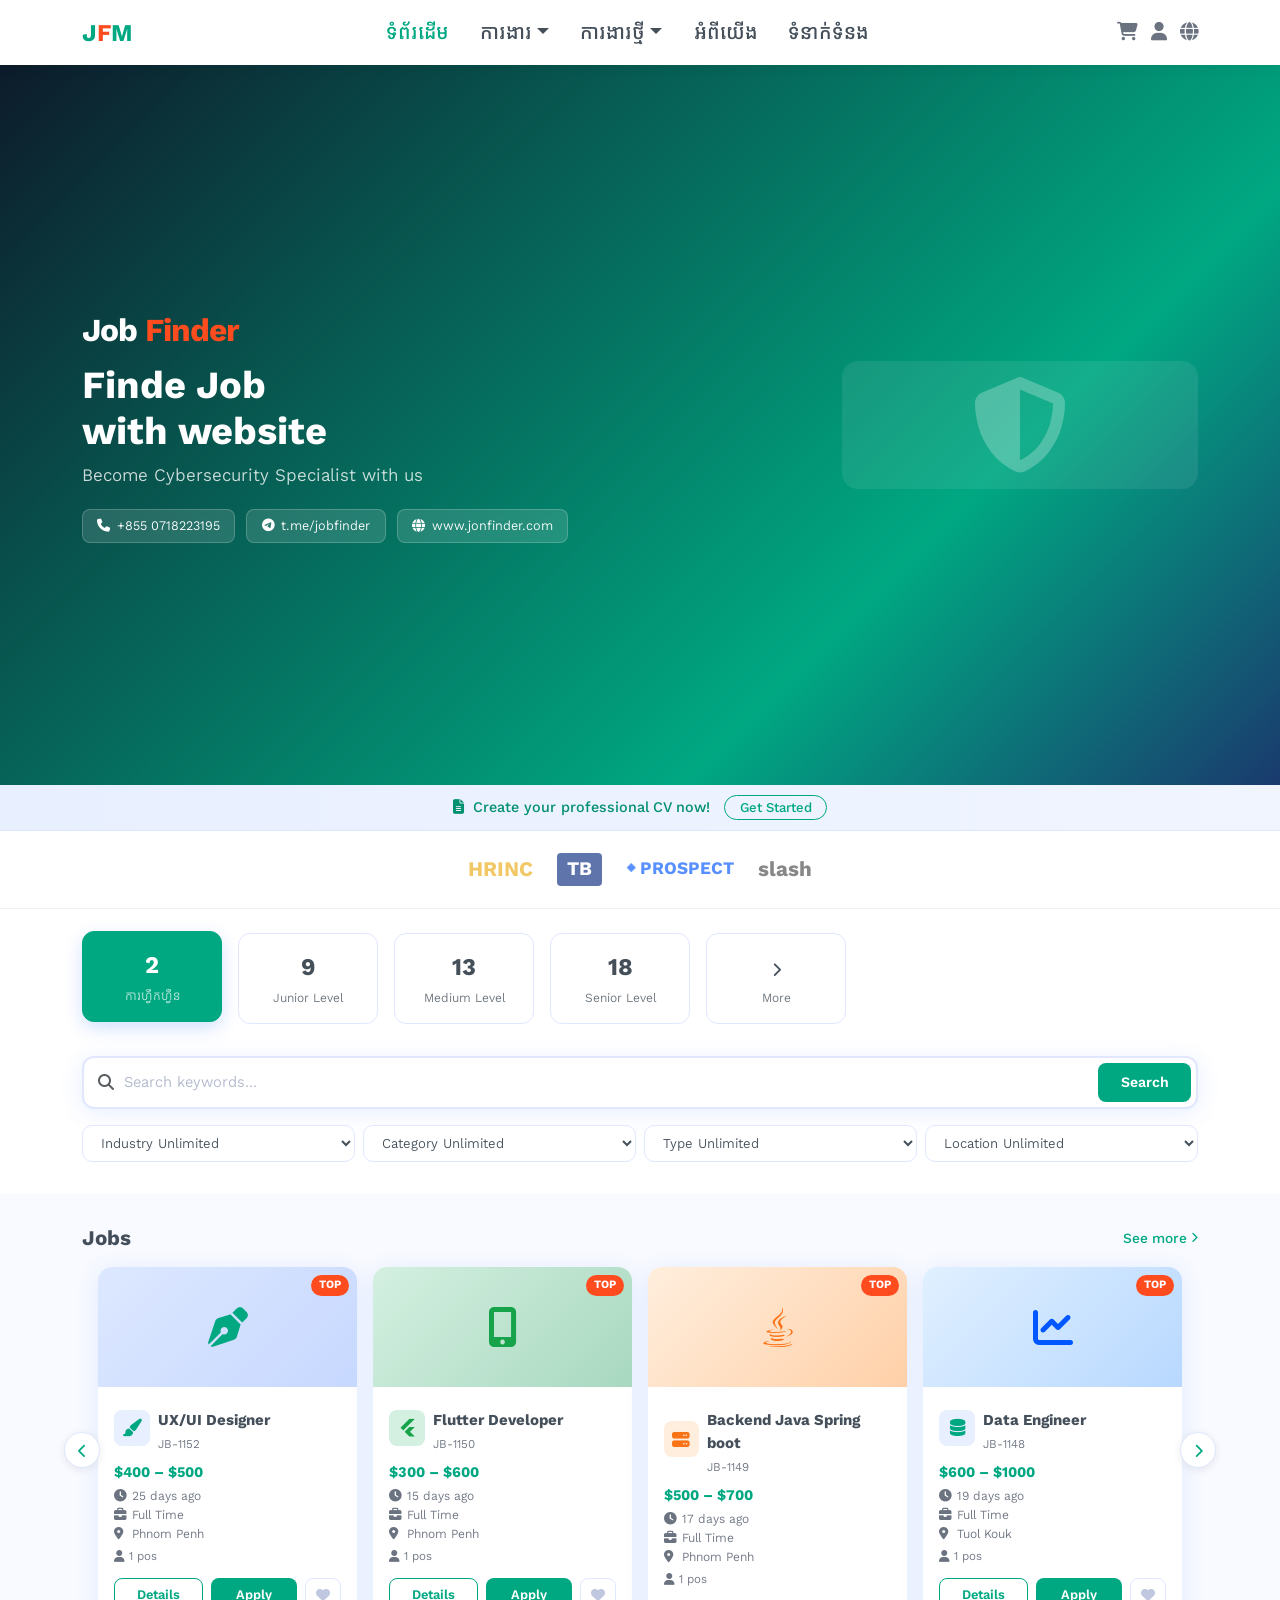
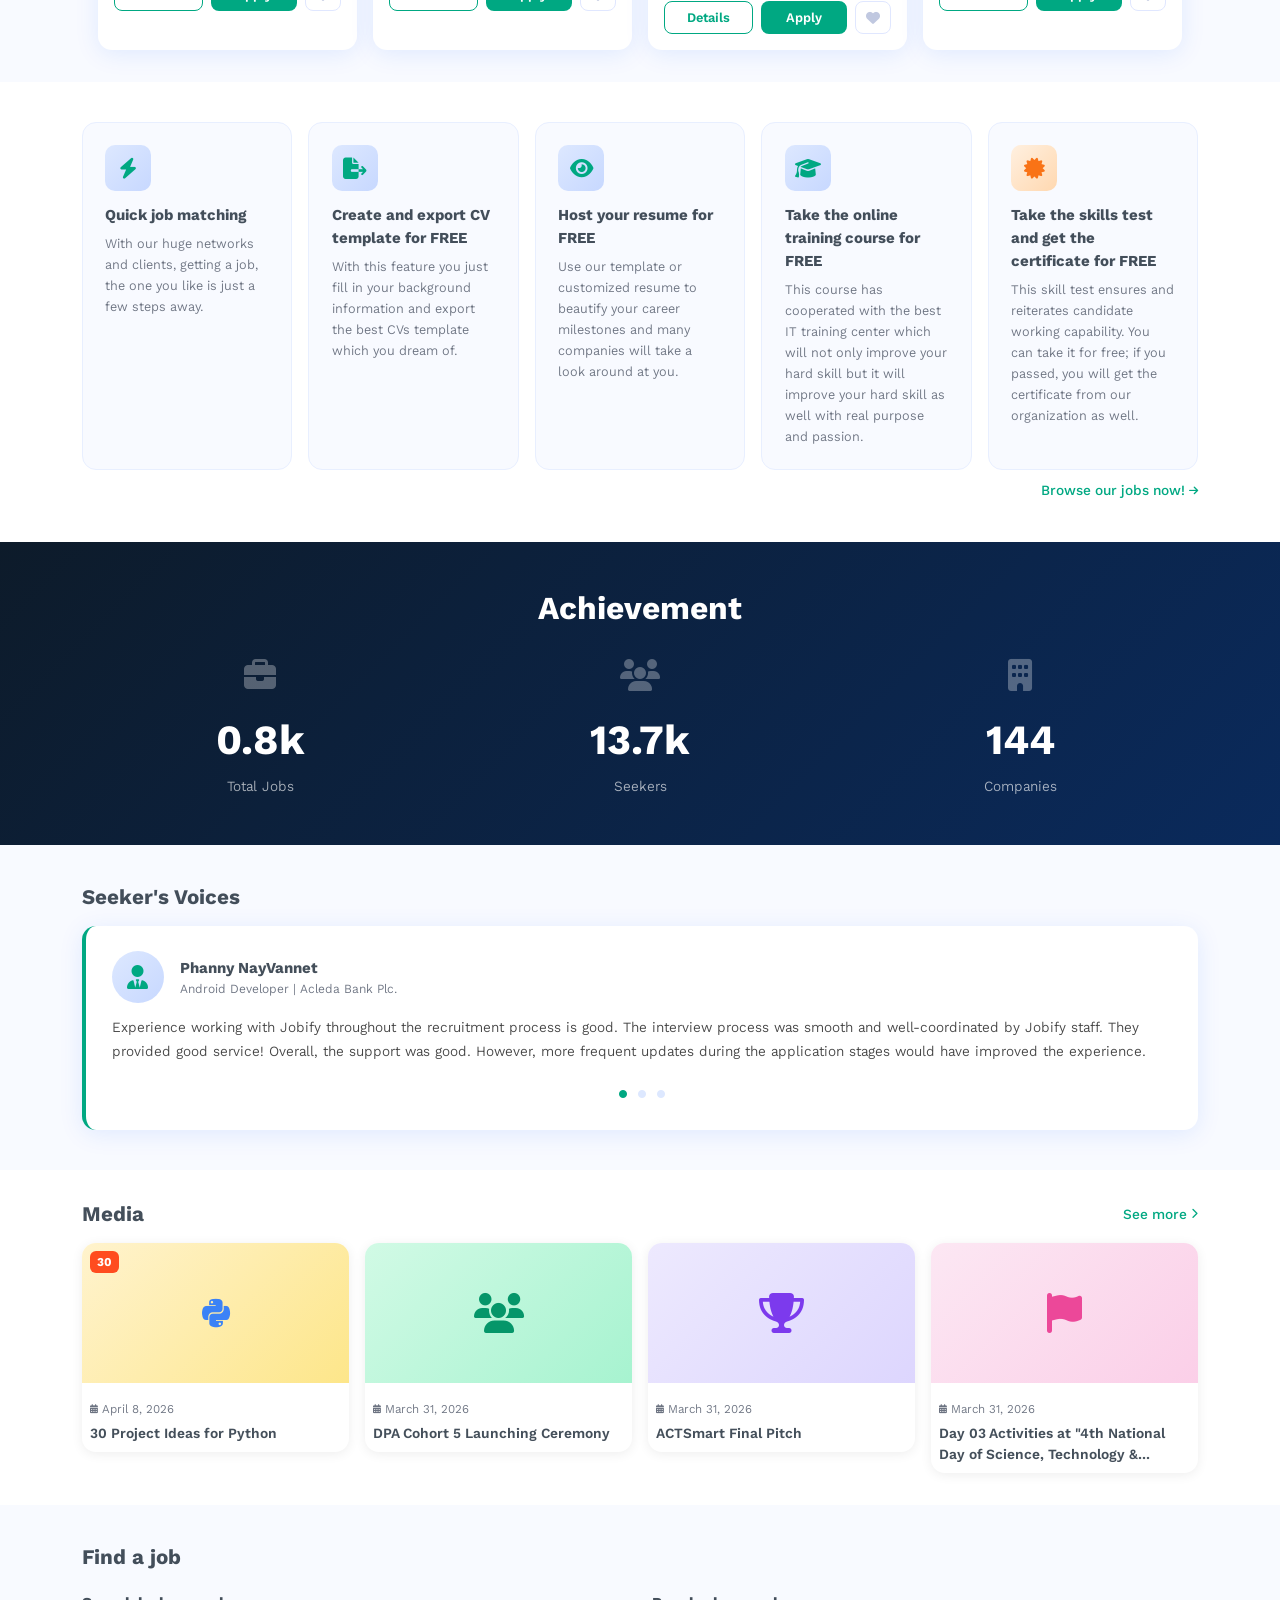
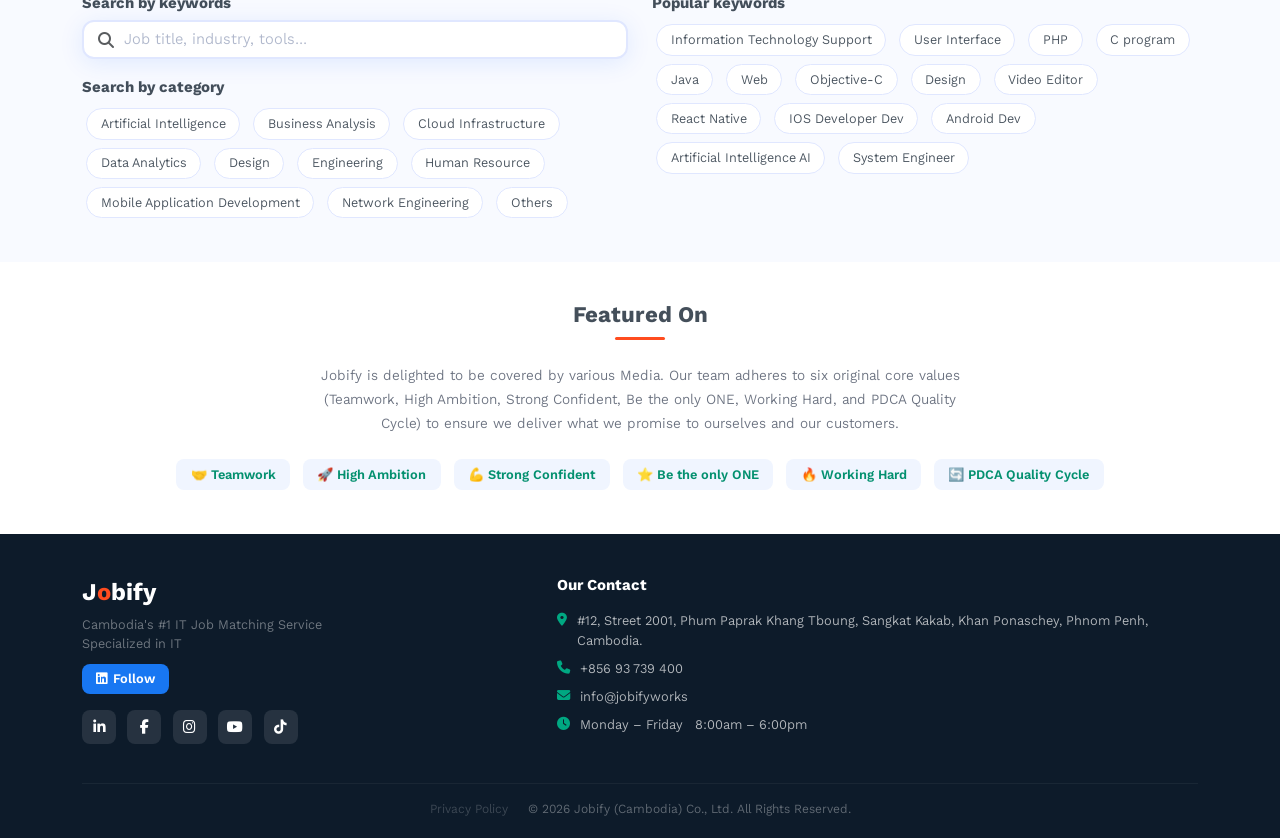
==== index.html @ a6810159 "new" ====
<!DOCTYPE html>
<html lang="km">

<head>
  <meta charset="UTF-8" />
  <meta name="viewport" content="width=device-width, initial-scale=1.0" />
  <title>Jobfinder</title>
  <link href="https://cdn.jsdelivr.net/npm/bootstrap@5.3.3/dist/css/bootstrap.min.css" rel="stylesheet" />
  <link href="https://cdnjs.cloudflare.com/ajax/libs/font-awesome/6.5.0/css/all.min.css" rel="stylesheet" />
  <link
    href="https://fonts.googleapis.com/css2?family=Hanuman:wght@400;700;900&family=Kantumruy+Pro:wght@300;400;500;600;700&display=swap"
    rel="stylesheet" />
  <link rel="stylesheet" href="asset/css/style.css">
</head>

<body>

  <!-- ══════════════ NAVBAR ══════════════ -->
  <nav class="navbar navbar-expand-lg">
    <div class="container">
      <a class="navbar-brand" href="#">
        <span style="font-size:1.5rem;font-weight:900;color:var(--primary);">J<span
            style="color:var(--accent);">F</span>M</span>
      </a>
      <button class="navbar-toggler border-0" type="button" data-bs-toggle="collapse" data-bs-target="#navMain">
        <span class="navbar-toggler-icon"></span>
      </button>
      <div class="collapse navbar-collapse" id="navMain">
        <ul class="navbar-nav mx-auto gap-1">
          <li class="nav-item"><a class="nav-link active text-secondary fs-5" href="#">ទំព័រដើម</a></li>
          <li class="nav-item dropdown">
            <a class="nav-link dropdown-toggle fs-5" href="#" data-bs-toggle="dropdown">ការងារ</a>
            <ul class="dropdown-menu border-0 shadow">
              <li><a class="dropdown-item" href="#">All Jobs</a></li>
              <li><a class="dropdown-item" href="#">IT Jobs</a></li>
              <li><a class="dropdown-item" href="#">Remote Jobs</a></li>
            </ul>
          </li>
          <li class="nav-item dropdown">
            <a class="nav-link dropdown-toggle fs-5 text-secondary" href="#" data-bs-toggle="dropdown">ការងារថ្មី</a>
            <ul class="dropdown-menu border-0 shadow">
              <li><a class="dropdown-item" href="#">News</a></li>
              <li><a class="dropdown-item" href="#">Events</a></li>
            </ul>
          </li>
          <li class="nav-item "><a class="nav-link fs-5" href="#">អំពីយើង</a></li>
          <li class="nav-item fs-4"><a class="nav-link fs-5" href="#">ទំនាក់ទំនង</a></li>
        </ul>
        <div class="navbar-icons d-flex align-items-center">
          <a href="#"><i class="fas fa-shopping-cart"></i></a>
          <a href="#"><i class="fas fa-user"></i></a>
          <a href="#"><i class="fas fa-globe"></i></a>
        </div>
      </div>
    </div>
  </nav>

  <!-- ══════════════ HERO BANNER ══════════════ -->
  <section class="hero-banner">
    <div class="container">
      <div class="row align-items-center">
        <div class="col-lg-8">
          <div class="hero-logo mb-2">Job<span> Finder</span></div>
          <h1 class="hero-tagline">Finde Job<br />with website</h1>
          <p class="hero-sub mt-2">Become Cybersecurity Specialist with us</p>
          <div class="hero-info">
            <div class="hero-info-item"><i class="fas fa-phone"></i> +855 0718223195</div>
            <div class="hero-info-item"><i class="fab fa-telegram"></i> t.me/jobfinder</div>
            <div class="hero-info-item"><i class="fas fa-globe"></i> www.jonfinder.com</div>
          </div>
        </div>
        <div class="col-lg-4 text-center d-none d-lg-block">
          <div class="hero-img-block">
            <i class="fas fa-shield-halved"></i>
          </div>
        </div>
      </div>
    </div>
  </section>

  <!-- ══════════════ CV BANNER ══════════════ -->
  <div class="cv-banner">
    <i class="fas fa-file-alt me-1"></i> Create your professional CV now!
    <a href="#">Get Started</a>
  </div>

  <!-- ══════════════ PARTNERS ══════════════ -->
  <section class="partners-bar">
    <div class="container">
      <div class="d-flex align-items-center justify-content-center flex-wrap gap-4">
        <div style="font-size:1.3rem;font-weight:900;color:#e8a500;opacity:.6;">HRINC</div>
        <div
          style="font-size:1.2rem;font-weight:800;background:#1e3a8a;color:#fff;padding:2px 10px;border-radius:4px;opacity:.7;">
          TB</div>
        <div style="font-size:1.1rem;font-weight:800;color:#0057ff;opacity:.65;">◆ PROSPECT</div>
        <div style="font-size:1.3rem;font-weight:900;color:#111;opacity:.5;">slash</div>
      </div>
    </div>
  </section>

  <!-- ══════════════ CATEGORIES ══════════════ -->
  <section class="cat-pills">
    <div class="container">
      <div class="d-flex flex-wrap gap-3 justify-content-start">
        <div class="cat-pill active">
          <span class="count">2</span>
          <span class="label">ការហ្វឹកហ្វឺន</span>
        </div>
        <div class="cat-pill">
          <span class="count">9</span>
          <span class="label">Junior Level</span>
        </div>
        <div class="cat-pill">
          <span class="count">13</span>
          <span class="label">Medium Level</span>
        </div>
        <div class="cat-pill">
          <span class="count">18</span>
          <span class="label">Senior Level</span>
        </div>
        <div class="cat-pill">
          <span class="count"><i class="fas fa-chevron-right" style="font-size:.9rem"></i></span>
          <span class="label">More</span>
        </div>
      </div>
    </div>
  </section>

  <!-- ══════════════ SEARCH ══════════════ -->
  <section class="search-section">
    <div class="container">
      <div class="search-bar">
        <i class="fas fa-search text-muted me-2"></i>
        <input type="text" placeholder="Search keywords..." />
        <button class="btn-search">Search</button>
      </div>
      <div class="filter-row">
        <div class="row g-2">
          <div class="col-6 col-md-3">
            <select class="filter-select w-100">
              <option>Industry Unlimited</option>
              <option>Information Technology</option>
              <option>Finance & Banking</option>
              <option>Education</option>
            </select>
          </div>
          <div class="col-6 col-md-3">
            <select class="filter-select w-100">
              <option>Category Unlimited</option>
              <option>Software Development</option>
              <option>Data Analysis</option>
              <option>Design</option>
            </select>
          </div>
          <div class="col-6 col-md-3">
            <select class="filter-select w-100">
              <option>Type Unlimited</option>
              <option>Full Time</option>
              <option>Part Time</option>
              <option>Internship</option>
            </select>
          </div>
          <div class="col-6 col-md-3">
            <select class="filter-select w-100">
              <option>Location Unlimited</option>
              <option>Phnom Penh</option>
              <option>Siem Reap</option>
              <option>Battambang</option>
            </select>
          </div>
        </div>
      </div>
    </div>
  </section>

  <!-- ══════════════ JOBS ══════════════ -->
  <section class="jobs-section">
    <div class="container">
      <div class="d-flex align-items-center justify-content-between mb-3">
        <h2 class="section-title mb-0">Jobs</h2>
        <a href="#" class="see-more">See more <i class="fas fa-chevron-right fa-xs"></i></a>
      </div>
      <div class="jobs-carousel-wrapper px-3">
        <div class="carousel-arrow left"><i class="fas fa-chevron-left fa-sm"></i></div>
        <div class="row g-3">
          <!-- Job 1 -->
          <div class="col-6 col-md-4 col-lg-3">
            <div class="job-card">
              <div class="job-card-img">
                <i class="fas fa-pen-nib"></i>
                <span class="job-badge top">TOP</span>
              </div>
              <div class="job-card-body">
                <div class="d-flex align-items-center gap-2">
                  <div class="job-company-logo"><i class="fas fa-paint-brush"></i></div>
                  <div>
                    <div class="job-title">UX/UI Designer</div>
                    <div class="job-id">JB-1152</div>
                  </div>
                </div>
                <div class="job-salary mt-2">$400 – $500</div>
                <div class="job-meta mt-1">
                  <div><i class="fas fa-clock"></i> 25 days ago</div>
                  <div><i class="fas fa-briefcase"></i> Full Time</div>
                  <div><i class="fas fa-map-marker-alt"></i> Phnom Penh</div>
                </div>
                <div class="d-flex align-items-center gap-1 mt-1" style="font-size:.75rem;color:var(--gray)">
                  <i class="fas fa-user"></i> 1 pos
                </div>
                <div class="job-actions">
                  <button class="btn-detail">Details</button>
                  <button class="btn-apply">Apply</button>
                  <button class="heart-btn"><i class="fas fa-heart fa-sm"></i></button>
                </div>
              </div>
            </div>
          </div>
          <!-- Job 2 -->
          <div class="col-6 col-md-4 col-lg-3">
            <div class="job-card">
              <div class="job-card-img" style="background:linear-gradient(135deg,#d4f0e0,#a8d8c0);">
                <i class="fas fa-mobile-alt" style="color:#16a34a"></i>
                <span class="job-badge top">TOP</span>
              </div>
              <div class="job-card-body">
                <div class="d-flex align-items-center gap-2">
                  <div class="job-company-logo" style="background:#d4f0e0;color:#16a34a;"><i class="fab fa-flutter"></i>
                  </div>
                  <div>
                    <div class="job-title">Flutter Developer</div>
                    <div class="job-id">JB-1150</div>
                  </div>
                </div>
                <div class="job-salary mt-2">$300 – $600</div>
                <div class="job-meta mt-1">
                  <div><i class="fas fa-clock"></i> 15 days ago</div>
                  <div><i class="fas fa-briefcase"></i> Full Time</div>
                  <div><i class="fas fa-map-marker-alt"></i> Phnom Penh</div>
                </div>
                <div class="d-flex align-items-center gap-1 mt-1" style="font-size:.75rem;color:var(--gray)">
                  <i class="fas fa-user"></i> 1 pos
                </div>
                <div class="job-actions">
                  <button class="btn-detail">Details</button>
                  <button class="btn-apply">Apply</button>
                  <button class="heart-btn"><i class="fas fa-heart fa-sm"></i></button>
                </div>
              </div>
            </div>
          </div>
          <!-- Job 3 -->
          <div class="col-6 col-md-4 col-lg-3">
            <div class="job-card">
              <div class="job-card-img" style="background:linear-gradient(135deg,#ffeedd,#ffd0a8);">
                <i class="fab fa-java" style="color:#f97316"></i>
                <span class="job-badge top">TOP</span>
              </div>
              <div class="job-card-body">
                <div class="d-flex align-items-center gap-2">
                  <div class="job-company-logo" style="background:#ffeedd;color:#f97316;"><i class="fas fa-server"></i>
                  </div>
                  <div>
                    <div class="job-title">Backend Java Spring boot</div>
                    <div class="job-id">JB-1149</div>
                  </div>
                </div>
                <div class="job-salary mt-2">$500 – $700</div>
                <div class="job-meta mt-1">
                  <div><i class="fas fa-clock"></i> 17 days ago</div>
                  <div><i class="fas fa-briefcase"></i> Full Time</div>
                  <div><i class="fas fa-map-marker-alt"></i> Phnom Penh</div>
                </div>
                <div class="d-flex align-items-center gap-1 mt-1" style="font-size:.75rem;color:var(--gray)">
                  <i class="fas fa-user"></i> 1 pos
                </div>
                <div class="job-actions">
                  <button class="btn-detail">Details</button>
                  <button class="btn-apply">Apply</button>
                  <button class="heart-btn"><i class="fas fa-heart fa-sm"></i></button>
                </div>
              </div>
            </div>
          </div>
          <!-- Job 4 -->
          <div class="col-6 col-md-4 col-lg-3">
            <div class="job-card">
              <div class="job-card-img" style="background:linear-gradient(135deg,#e0f0ff,#b8d8ff);">
                <i class="fas fa-chart-line" style="color:#0057ff"></i>
                <span class="job-badge top">TOP</span>
              </div>
              <div class="job-card-body">
                <div class="d-flex align-items-center gap-2">
                  <div class="job-company-logo"><i class="fas fa-database"></i></div>
                  <div>
                    <div class="job-title">Data Engineer</div>
                    <div class="job-id">JB-1148</div>
                  </div>
                </div>
                <div class="job-salary mt-2">$600 – $1000</div>
                <div class="job-meta mt-1">
                  <div><i class="fas fa-clock"></i> 19 days ago</div>
                  <div><i class="fas fa-briefcase"></i> Full Time</div>
                  <div><i class="fas fa-map-marker-alt"></i> Tuol Kouk</div>
                </div>
                <div class="d-flex align-items-center gap-1 mt-1" style="font-size:.75rem;color:var(--gray)">
                  <i class="fas fa-user"></i> 1 pos
                </div>
                <div class="job-actions">
                  <button class="btn-detail">Details</button>
                  <button class="btn-apply">Apply</button>
                  <button class="heart-btn"><i class="fas fa-heart fa-sm"></i></button>
                </div>
              </div>
            </div>
          </div>
        </div>
        <div class="carousel-arrow right"><i class="fas fa-chevron-right fa-sm"></i></div>
      </div>
    </div>
  </section>

  <!-- ══════════════ FEATURES ══════════════ -->
  <section class="features-section">
    <div class="container">
      <div class="row g-3">
        <div class="col-6 col-md-4 col-lg">
          <div class="feature-card">
            <div class="feature-icon"><i class="fas fa-bolt"></i></div>
            <div class="feature-title">Quick job matching</div>
            <div class="feature-desc">With our huge networks and clients, getting a job, the one you like is just a few
              steps away.</div>
          </div>
        </div>
        <div class="col-6 col-md-4 col-lg">
          <div class="feature-card">
            <div class="feature-icon"><i class="fas fa-file-export"></i></div>
            <div class="feature-title">Create and export CV template for FREE</div>
            <div class="feature-desc">With this feature you just fill in your background information and export the best
              CVs template which you dream of.</div>
          </div>
        </div>
        <div class="col-6 col-md-4 col-lg">
          <div class="feature-card">
            <div class="feature-icon"><i class="fas fa-eye"></i></div>
            <div class="feature-title">Host your resume for FREE</div>
            <div class="feature-desc">Use our template or customized resume to beautify your career milestones and many
              companies will take a look around at you.</div>
          </div>
        </div>
        <div class="col-6 col-md-4 col-lg">
          <div class="feature-card">
            <div class="feature-icon"><i class="fas fa-graduation-cap"></i></div>
            <div class="feature-title">Take the online training course for FREE</div>
            <div class="feature-desc">This course has cooperated with the best IT training center which will not only
              improve your hard skill but it will improve your hard skill as well with real purpose and passion.</div>
          </div>
        </div>
        <div class="col-6 col-md-4 col-lg">
          <div class="feature-card">
            <div class="feature-icon" style="background:linear-gradient(135deg,#fff0e0,#ffd8b0);color:#f97316;"><i
                class="fas fa-certificate"></i></div>
            <div class="feature-title">Take the skills test and get the certificate for FREE</div>
            <div class="feature-desc">This skill test ensures and reiterates candidate working capability. You can take
              it for free; if you passed, you will get the certificate from our organization as well.</div>
          </div>
        </div>
      </div>
      <div class="text-end mt-2">
        <a href="#" class="see-more">Browse our jobs now! <i class="fas fa-arrow-right fa-xs"></i></a>
      </div>
    </div>
  </section>

  <!-- ══════════════ STATS ══════════════ -->
  <section class="stats-section">
    <div class="container">
      <h2 class="text-center text-white mb-4" style="font-weight:700;">Achievement</h2>
      <div class="row g-4 justify-content-center">
        <div class="col-4 col-md-4">
          <div class="stat-icon"><i class="fas fa-briefcase"></i></div>
          <div class="stat-value">1.1k</div>
          <div class="stat-label">Total Jobs</div>
        </div>
        <div class="col-4 col-md-4">
          <div class="stat-icon"><i class="fas fa-users"></i></div>
          <div class="stat-value">17.9k</div>
          <div class="stat-label">Seekers</div>
        </div>
        <div class="col-4 col-md-4">
          <div class="stat-icon"><i class="fas fa-building"></i></div>
          <div class="stat-value">189</div>
          <div class="stat-label">Companies</div>
        </div>
      </div>
    </div>
  </section>

  <!-- ══════════════ TESTIMONIAL ══════════════ -->
  <section class="testimonial-section">
    <div class="container">
      <h2 class="section-title mb-3">Seeker's Voices</h2>
      <div class="testimonial-card">
        <div class="d-flex align-items-center gap-3">
          <div class="testimonial-avatar"><i class="fas fa-user-tie"></i></div>
          <div>
            <div class="testimonial-name">Phanny NayVannet</div>
            <div class="testimonial-role">Android Developer | Acleda Bank Plc.</div>
          </div>
        </div>
        <p class="testimonial-text">
          Experience working with Jobify throughout the recruitment process is good. The interview process was smooth
          and well-coordinated by Jobify staff. They provided good service! Overall, the support was good. However, more
          frequent updates during the application stages would have improved the experience.
        </p>
        <div class="text-center mt-2">
          <i class="fas fa-circle" style="font-size:.5rem;color:var(--primary);margin:0 3px;"></i>
          <i class="fas fa-circle" style="font-size:.5rem;color:#dde8ff;margin:0 3px;"></i>
          <i class="fas fa-circle" style="font-size:.5rem;color:#dde8ff;margin:0 3px;"></i>
        </div>
      </div>
    </div>
  </section>

  <!-- ══════════════ MEDIA ══════════════ -->
  <section class="media-section">
    <div class="container">
      <div class="d-flex align-items-center justify-content-between mb-3">
        <h2 class="section-title mb-0">Media</h2>
        <a href="#" class="see-more">See more <i class="fas fa-chevron-right fa-xs"></i></a>
      </div>
      <div class="row g-3">
        <div class="col-6 col-md-3">
          <div class="media-card">
            <div class="media-card-thumb" style="background:linear-gradient(135deg,#fff3cd,#fde68a);">
              <div
                style="position:absolute;top:8px;left:8px;background:var(--accent);color:#fff;font-size:.75rem;font-weight:700;padding:2px 7px;border-radius:6px;">
                30</div>
              <i class="fab fa-python" style="color:#3b82f6;font-size:2rem;"></i>
            </div>
            <div class="p-2">
              <div class="media-date"><i class="fas fa-calendar-alt fa-xs me-1"></i>April 8, 2026</div>
              <div class="media-title">30 Project Ideas for Python</div>
            </div>
          </div>
        </div>
        <div class="col-6 col-md-3">
          <div class="media-card">
            <div class="media-card-thumb" style="background:linear-gradient(135deg,#d1fae5,#a7f3d0);">
              <i class="fas fa-users" style="color:#059669;"></i>
            </div>
            <div class="p-2">
              <div class="media-date"><i class="fas fa-calendar-alt fa-xs me-1"></i>March 31, 2026</div>
              <div class="media-title">DPA Cohort 5 Launching Ceremony</div>
            </div>
          </div>
        </div>
        <div class="col-6 col-md-3">
          <div class="media-card">
            <div class="media-card-thumb" style="background:linear-gradient(135deg,#ede9fe,#ddd6fe);">
              <i class="fas fa-trophy" style="color:#7c3aed;"></i>
            </div>
            <div class="p-2">
              <div class="media-date"><i class="fas fa-calendar-alt fa-xs me-1"></i>March 31, 2026</div>
              <div class="media-title">ACTSmart Final Pitch</div>
            </div>
          </div>
        </div>
        <div class="col-6 col-md-3">
          <div class="media-card">
            <div class="media-card-thumb" style="background:linear-gradient(135deg,#fce7f3,#fbcfe8);">
              <i class="fas fa-flag" style="color:#ec4899;"></i>
            </div>
            <div class="p-2">
              <div class="media-date"><i class="fas fa-calendar-alt fa-xs me-1"></i>March 31, 2026</div>
              <div class="media-title">Day 03 Activities at "4th National Day of Science, Technology &...</div>
            </div>
          </div>
        </div>
      </div>
    </div>
  </section>

  <!-- ══════════════ FIND A JOB ══════════════ -->
  <section class="find-job-section">
    <div class="container">
      <h2 class="section-title mb-4">Find a job</h2>
      <div class="row g-4">
        <div class="col-md-6">
          <h5 style="font-size:.95rem;font-weight:700;">Search by keywords</h5>
          <div class="search-bar mb-3" style="border-color:#e0e7ff;">
            <i class="fas fa-search text-muted me-2"></i>
            <input type="text" placeholder="Job title, industry, tools..." />
          </div>
          <h5 style="font-size:.95rem;font-weight:700;margin-top:1.2rem;">Search by category</h5>
          <div class="mt-2">
            <a href="#" class="keyword-tag">Artificial Intelligence</a>
            <a href="#" class="keyword-tag">Business Analysis</a>
            <a href="#" class="keyword-tag">Cloud Infrastructure</a>
            <a href="#" class="keyword-tag">Data Analytics</a>
            <a href="#" class="keyword-tag">Design</a>
            <a href="#" class="keyword-tag">Engineering</a>
            <a href="#" class="keyword-tag">Human Resource</a>
            <a href="#" class="keyword-tag">Mobile Application Development</a>
            <a href="#" class="keyword-tag">Network Engineering</a>
            <a href="#" class="keyword-tag">Others</a>
          </div>
        </div>
        <div class="col-md-6">
          <h5 style="font-size:.95rem;font-weight:700;">Popular keywords</h5>
          <div class="mt-2">
            <a href="#" class="keyword-tag">Information Technology Support</a>
            <a href="#" class="keyword-tag">User Interface</a>
            <a href="#" class="keyword-tag">PHP</a>
            <a href="#" class="keyword-tag">C program</a>
            <a href="#" class="keyword-tag">Java</a>
            <a href="#" class="keyword-tag">Web</a>
            <a href="#" class="keyword-tag">Objective-C</a>
            <a href="#" class="keyword-tag">Design</a>
            <a href="#" class="keyword-tag">Video Editor</a>
            <a href="#" class="keyword-tag">React Native</a>
            <a href="#" class="keyword-tag">IOS Developer Dev</a>
            <a href="#" class="keyword-tag">Android Dev</a>
            <a href="#" class="keyword-tag">Artificial Intelligence AI</a>
            <a href="#" class="keyword-tag">System Engineer</a>
          </div>
        </div>
      </div>
    </div>
  </section>

  <!-- ══════════════ FEATURED ON ══════════════ -->
  <section class="featured-section">
    <div class="container">
      <h2 class="featured-title">Featured On</h2>
      <p class="featured-text">Jobify is delighted to be covered by various Media. Our team adheres to six original core
        values (Teamwork, High Ambition, Strong Confident, Be the only ONE, Working Hard, and PDCA Quality Cycle) to
        ensure we deliver what we promise to ourselves and our customers.</p>
      <div class="values-row">
        <span class="value-tag">🤝 Teamwork</span>
        <span class="value-tag">🚀 High Ambition</span>
        <span class="value-tag">💪 Strong Confident</span>
        <span class="value-tag">⭐ Be the only ONE</span>
        <span class="value-tag">🔥 Working Hard</span>
        <span class="value-tag">🔄 PDCA Quality Cycle</span>
      </div>
    </div>
  </section>

  <!-- ══════════════ FOOTER ══════════════ -->
  <footer>
    <div class="container">
      <div class="row g-4">
        <div class="col-md-5">
          <div class="footer-brand">J<span>o</span>bify</div>
          <div class="footer-tagline">Cambodia's #1 IT Job Matching Service<br />Specialized in IT</div>
          <button class="btn-follow"><i class="fab fa-linkedin"></i> Follow</button>
          <div class="footer-social mt-3">
            <a href="#"><i class="fab fa-linkedin-in"></i></a>
            <a href="#"><i class="fab fa-facebook-f"></i></a>
            <a href="#"><i class="fab fa-instagram"></i></a>
            <a href="#"><i class="fab fa-youtube"></i></a>
            <a href="#"><i class="fab fa-tiktok"></i></a>
          </div>
        </div>
        <div class="col-md-7">
          <div class="footer-title">Our Contact</div>
          <ul class="list-unstyled footer-contact">
            <li>
              <i class="fas fa-map-marker-alt"></i>
              <span>#12, Street 2001, Phum Paprak Khang Tboung, Sangkat Kakab, Khan Ponaschey, Phnom Penh,
                Cambodia.</span>
            </li>
            <li>
              <i class="fas fa-phone"></i>
              <span>+856 93 739 400</span>
            </li>
            <li>
              <i class="fas fa-envelope"></i>
              <span>info@jobifyworks</span>
            </li>
            <li>
              <i class="fas fa-clock"></i>
              <span>Monday – Friday &nbsp; 8:00am – 6:00pm</span>
            </li>
          </ul>
        </div>
      </div>
      <div class="footer-bottom">
        <a href="#" style="color:rgba(255,255,255,.4);text-decoration:none;margin-right:1rem;">Privacy Policy</a>
        © 2026 Jobify (Cambodia) Co., Ltd. All Rights Reserved.
      </div>
    </div>
  </footer>

  <script src="https://cdn.jsdelivr.net/npm/bootstrap@5.3.3/dist/js/bootstrap.bundle.min.js"></script>
  <script src="asset/js/script.js"></script>
</body>

</html>
---- asset/css/style.css ----
:root {
  --primary: #00A882;
  --primary-dark: #03906f;
  --accent: #ff4c1f;
  --dark: #0d1b2ac5;
  --light: #f4f7ff;
  --gray: #6b7280;
  --card-shadow: 0 4px 24px rgba(0, 87, 255, 0.1);
  --radius: 14px;
}

* {
  box-sizing: border-box;
}

body {
  font-family: "Kantumruy Pro", "Hanuman", sans-serif;
  background: #fff;
  color: var(--dark);
}

/* ── NAVBAR ── */
.navbar {
  background: #fff;
  box-shadow: 0 2px 16px rgba(0, 0, 0, 0.06);
  padding: 0.6rem 0;
  position: sticky;
  top: 0;
  z-index: 1000;
}
.navbar-brand img {
  height: 40px;
}
.nav-link {
  font-weight: 500;
  font-size: 0.9rem;
  color: var(--dark) !important;
  padding: 0.4rem 0.85rem !important;
  transition: color 0.2s;
}
.nav-link:hover,
.nav-link.active {
  color: var(--primary) !important;
}
.navbar-icons a {
  color: var(--gray);
  font-size: 1.15rem;
  margin-left: 0.8rem;
  transition: color 0.2s;
}
.navbar-icons a:hover {
  color: var(--primary);
}

/* ── HERO BANNER ── */
.hero-banner {
  background: linear-gradient(135deg, #0d1b2a 0%, #00A882 70%, #1a3a6e 100%);
  min-height: 80vh;
  position: relative;
  overflow: hidden;
  display: flex;
  align-items: center;
  padding: 2.5rem 0;
}
.hero-banner::before {
  content: "";
  position: absolute;
  inset: 0;
  /* background: url("data:image/svg+xml,%3Csvg width='60' height='60' viewBox='0 0 60 60' xmlns='http://www.w3.org/2000/svg'%3E%3Cg fill='none' fill-rule='evenodd'%3E%3Cg fill='%23ffffff' fill-opacity='0.03'%3E%3Cpath d='M36 34v-4h-2v4h-4v2h4v4h2v-4h4v-2h-4zm0-30V0h-2v4h-4v2h4v4h2V6h4V4h-4zM6 34v-4H4v4H0v2h4v4h2v-4h4v-2H6zM6 4V0H4v4H0v2h4v4h2V6h4V4H6z'/%3E%3C/g%3E%3C/g%3E%3C/svg%3E"); */
}
.hero-logo {
  font-size: 2rem;
  font-weight: 900;
  color: #fff;
  letter-spacing: -1px;
}
.hero-logo span {
  color: var(--accent);
}
.hero-tagline {
  font-size: 2.4rem;
  font-weight: 700;
  color: #fff;
  line-height: 1.2;
}
.hero-sub {
  color: rgba(255, 255, 255, 0.8);
  font-size: 1.1rem;
}
.hero-info {
  display: flex;
  flex-wrap: wrap;
  gap: 0.7rem;
  margin-top: 1.2rem;
}
.hero-info-item {
  background: rgba(255, 255, 255, 0.13);
  border: 1px solid rgba(255, 255, 255, 0.2);
  border-radius: 8px;
  padding: 0.4rem 0.9rem;
  color: #fff;
  font-size: 0.82rem;
  display: flex;
  align-items: center;
  gap: 0.4rem;
  backdrop-filter: blur(6px);
}
.hero-img-block {
  background: rgba(255, 255, 255, 0.08);
  border-radius: 16px;
  padding: 1rem;
  display: flex;
  align-items: center;
  justify-content: center;
  font-size: 6rem;
  color: rgba(255, 255, 255, 0.25);
}

/* ── CV BANNER ── */
.cv-banner {
  background: linear-gradient(90deg, #e8efff 0%, #f0f5ff 100%);
  border-bottom: 1px solid #dde8ff;
  padding: 0.7rem 0;
  text-align: center;
  font-size: 0.92rem;
  color: var(--primary-dark);
  font-weight: 500;
}
.cv-banner a {
  color: var(--primary);
  text-decoration: none;
  border: 1.5px solid var(--primary);
  border-radius: 20px;
  padding: 0.25rem 0.9rem;
  margin-left: 0.6rem;
  font-size: 0.84rem;
  transition: all 0.2s;
}
.cv-banner a:hover {
  background: var(--primary);
  color: #fff;
}

/* ── PARTNERS ── */
.partners-bar {
  background: #fff;
  padding: 1.4rem 0;
  border-bottom: 1px solid #f0f0f0;
}
.partner-logo {
  height: 34px;
  opacity: 0.55;
  transition: opacity 0.2s;
  filter: grayscale(1);
}
.partner-logo:hover {
  opacity: 1;
  filter: none;
}

/* ── CATEGORY PILLS ── */
.cat-pills {
  padding: 1.5rem 0 0.5rem;
}
.cat-pill {
  background: #fff;
  border: 1.5px solid #e0e7ff;
  border-radius: 12px;
  padding: 0.9rem 1.2rem;
  text-align: center;
  cursor: pointer;
  transition: all 0.2s;
  min-width: 140px;
}
.cat-pill:hover,
.cat-pill.active {
  background: var(--primary);
  border-color: var(--primary);
  color: #fff;
  transform: translateY(-2px);
  box-shadow: 0 6px 18px rgba(0, 87, 255, 0.18);
}
.cat-pill .count {
  font-size: 1.5rem;
  font-weight: 700;
  display: block;
}
.cat-pill .label {
  font-size: 0.78rem;
  opacity: 0.8;
}

/* ── SEARCH BAR ── */
.search-section {
  background: #fff;
  padding: 1.5rem 0 2rem;
}
.search-bar {
  background: #fff;
  border: 2px solid #e0e7ff;
  border-radius: 12px;
  overflow: hidden;
  display: flex;
  align-items: center;
  padding: 0.3rem 0.3rem 0.3rem 0.9rem;
  box-shadow: var(--card-shadow);
  transition: border-color 0.2s;
}
.search-bar:focus-within {
  border-color: var(--primary);
}
.search-bar input {
  border: none;
  outline: none;
  flex: 1;
  font-family: inherit;
  font-size: 0.95rem;
  color: var(--dark);
}
.search-bar input::placeholder {
  color: #b0b8cc;
}
.search-bar .btn-search {
  background: var(--primary);
  color: #fff;
  border: none;
  border-radius: 8px;
  padding: 0.55rem 1.4rem;
  font-weight: 600;
  font-size: 0.9rem;
  cursor: pointer;
  transition: background 0.2s;
}
.search-bar .btn-search:hover {
  background: var(--primary-dark);
}
.filter-row {
  margin-top: 1rem;
}
.filter-select {
  background: #fff;
  border: 1.5px solid #e0e7ff;
  border-radius: 10px;
  padding: 0.5rem 0.9rem;
  font-family: inherit;
  font-size: 0.85rem;
  color: var(--dark);
  cursor: pointer;
  outline: none;
  transition: border-color 0.2s;
}
.filter-select:focus {
  border-color: var(--primary);
}

/* ── SECTION TITLES ── */
.section-title {
  font-size: 1.3rem;
  font-weight: 700;
  color: var(--dark);
}
.see-more {
  color: var(--primary);
  font-size: 0.88rem;
  text-decoration: none;
  font-weight: 500;
}
.see-more:hover {
  text-decoration: underline;
}

/* ── JOB CARDS ── */
.jobs-section {
  background: #f8faff;
  padding: 2rem 0;
}
.job-card {
  background: #fff;
  border-radius: var(--radius);
  overflow: hidden;
  box-shadow: var(--card-shadow);
  transition:
    transform 0.2s,
    box-shadow 0.2s;
  height: 100%;
}
.job-card:hover {
  transform: translateY(-4px);
  box-shadow: 0 12px 36px rgba(0, 87, 255, 0.14);
}
.job-card-img {
  width: 100%;
  height: 120px;
  object-fit: cover;
  background: linear-gradient(135deg, #dde8ff, #c7d8ff);
  display: flex;
  align-items: center;
  justify-content: center;
  font-size: 2.5rem;
  color: var(--primary);
  position: relative;
}
.job-badge {
  position: absolute;
  top: 8px;
  right: 8px;
  background: var(--accent);
  color: #fff;
  font-size: 0.7rem;
  font-weight: 700;
  padding: 2px 8px;
  border-radius: 20px;
}
.job-badge.top {
  background: var(--accent);
}
.job-card-body {
  padding: 1rem;
}
.job-company-logo {
  width: 36px;
  height: 36px;
  background: #e8efff;
  border-radius: 8px;
  display: flex;
  align-items: center;
  justify-content: center;
  font-size: 1.1rem;
  color: var(--primary);
}
.job-title {
  font-weight: 700;
  font-size: 0.95rem;
  color: var(--dark);
  margin: 0.4rem 0 0.2rem;
}
.job-id {
  font-size: 0.75rem;
  color: var(--gray);
}
.job-salary {
  color: var(--primary);
  font-weight: 700;
  font-size: 0.92rem;
}
.job-meta {
  font-size: 0.78rem;
  color: var(--gray);
}
.job-meta i {
  width: 14px;
}
.job-actions {
  display: flex;
  gap: 0.5rem;
  margin-top: 0.8rem;
}
.btn-detail {
  flex: 1;
  border: 1.5px solid var(--primary);
  color: var(--primary);
  background: #fff;
  border-radius: 8px;
  padding: 0.35rem 0;
  font-size: 0.82rem;
  font-weight: 600;
  cursor: pointer;
  transition: all 0.2s;
}
.btn-detail:hover {
  background: var(--primary);
  color: #fff;
}
.btn-apply {
  flex: 1;
  background: var(--primary);
  color: #fff;
  border: none;
  border-radius: 8px;
  padding: 0.35rem 0;
  font-size: 0.82rem;
  font-weight: 600;
  cursor: pointer;
  transition: background 0.2s;
}
.btn-apply:hover {
  background: var(--primary-dark);
}
.heart-btn {
  background: none;
  border: 1.5px solid #e0e7ff;
  border-radius: 8px;
  width: 36px;
  display: flex;
  align-items: center;
  justify-content: center;
  color: #c0c8e0;
  cursor: pointer;
  transition: all 0.2s;
}
.heart-btn:hover {
  border-color: var(--accent);
  color: var(--accent);
}

/* ── FEATURES ── */
.features-section {
  background: #fff;
  padding: 2.5rem 0;
}
.feature-card {
  background: #f8faff;
  border-radius: var(--radius);
  padding: 1.4rem;
  border: 1.5px solid #e8efff;
  height: 100%;
  transition: all 0.2s;
}
.feature-card:hover {
  border-color: var(--primary);
  box-shadow: var(--card-shadow);
  transform: translateY(-2px);
}
.feature-icon {
  width: 46px;
  height: 46px;
  background: linear-gradient(135deg, #dde8ff, #c7d8ff);
  border-radius: 10px;
  display: flex;
  align-items: center;
  justify-content: center;
  font-size: 1.3rem;
  color: var(--primary);
  margin-bottom: 0.8rem;
}
.feature-title {
  font-weight: 700;
  font-size: 0.95rem;
  margin-bottom: 0.4rem;
}
.feature-desc {
  font-size: 0.82rem;
  color: var(--gray);
  line-height: 1.6;
}

/* ── STATS ── */
.stats-section {
  background: linear-gradient(135deg, #0d1b2a 0%, #0a2a5c 100%);
  padding: 3rem 0;
  text-align: center;
}
.stat-value {
  font-size: 2.6rem;
  font-weight: 900;
  color: #fff;
}
.stat-label {
  color: rgba(255, 255, 255, 0.65);
  font-size: 0.88rem;
  margin-top: 0.2rem;
}
.stat-icon {
  font-size: 2rem;
  color: rgba(255, 255, 255, 0.3);
  margin-bottom: 0.6rem;
}

/* ── TESTIMONIAL ── */
.testimonial-section {
  background: #f8faff;
  padding: 2.5rem 0;
}
.testimonial-card {
  background: #fff;
  border-radius: var(--radius);
  padding: 1.6rem;
  box-shadow: var(--card-shadow);
  border-left: 4px solid var(--primary);
}
.testimonial-avatar {
  width: 52px;
  height: 52px;
  border-radius: 50%;
  background: linear-gradient(135deg, #dde8ff, #c7d8ff);
  display: flex;
  align-items: center;
  justify-content: center;
  font-size: 1.5rem;
  color: var(--primary);
}
.testimonial-name {
  font-weight: 700;
  font-size: 0.95rem;
}
.testimonial-role {
  font-size: 0.78rem;
  color: var(--gray);
}
.testimonial-text {
  font-size: 0.88rem;
  color: #444;
  line-height: 1.7;
  margin-top: 0.8rem;
}

/* ── MEDIA ── */
.media-section {
  background: #fff;
  padding: 2rem 0;
}
.media-card {
  border-radius: var(--radius);
  overflow: hidden;
  box-shadow: 0 2px 12px rgba(0, 0, 0, 0.07);
  transition: transform 0.2s;
}
.media-card:hover {
  transform: translateY(-3px);
}
.media-card-thumb {
  height: 140px;
  background: linear-gradient(135deg, #dde8ff, #a8bfff);
  display: flex;
  align-items: center;
  justify-content: center;
  font-size: 2.5rem;
  color: var(--primary);
  position: relative;
}
.media-date {
  font-size: 0.75rem;
  color: var(--gray);
  margin-top: 0.6rem;
}
.media-title {
  font-weight: 600;
  font-size: 0.88rem;
  margin-top: 0.3rem;
  line-height: 1.5;
}

/* ── FIND JOB ── */
.find-job-section {
  background: #f8faff;
  padding: 2.5rem 0;
}
.keyword-tag {
  display: inline-block;
  background: #fff;
  border: 1.5px solid #e0e7ff;
  border-radius: 20px;
  padding: 0.3rem 0.85rem;
  font-size: 0.82rem;
  color: var(--dark);
  margin: 0.25rem;
  cursor: pointer;
  transition: all 0.2s;
  text-decoration: none;
}
.keyword-tag:hover {
  background: var(--primary);
  border-color: var(--primary);
  color: #fff;
}

/* ── FEATURED ON ── */
.featured-section {
  background: #fff;
  padding: 2.5rem 0;
  text-align: center;
}
.featured-title {
  font-size: 1.4rem;
  font-weight: 700;
  position: relative;
  display: inline-block;
}
.featured-title::after {
  content: "";
  display: block;
  width: 50px;
  height: 3px;
  background: var(--accent);
  margin: 0.5rem auto 0;
  border-radius: 2px;
}
.featured-text {
  font-size: 0.88rem;
  color: var(--gray);
  max-width: 640px;
  margin: 1rem auto 0;
  line-height: 1.7;
}
.values-row {
  margin-top: 1.2rem;
}
.value-tag {
  display: inline-block;
  background: #f0f5ff;
  color: var(--primary-dark);
  border-radius: 8px;
  padding: 0.35rem 0.9rem;
  font-size: 0.82rem;
  font-weight: 600;
  margin: 0.25rem;
}

/* ── FOOTER ── */
footer {
  background: #0d1b2a;
  color: rgba(255, 255, 255, 0.7);
  padding: 2.5rem 0 1.2rem;
}
.footer-brand {
  font-size: 1.5rem;
  font-weight: 900;
  color: #fff;
}
.footer-brand span {
  color: var(--accent);
}
.footer-tagline {
  font-size: 0.82rem;
  opacity: 0.6;
  margin-top: 0.3rem;
}
.footer-social a {
  display: inline-flex;
  align-items: center;
  justify-content: center;
  width: 34px;
  height: 34px;
  background: rgba(255, 255, 255, 0.1);
  border-radius: 8px;
  color: #fff;
  font-size: 0.9rem;
  margin-right: 0.4rem;
  transition: background 0.2s;
  text-decoration: none;
}
.footer-social a:hover {
  background: var(--primary);
}
.footer-title {
  color: #fff;
  font-weight: 700;
  font-size: 0.95rem;
  margin-bottom: 0.9rem;
}
.footer-contact {
  font-size: 0.83rem;
}
.footer-contact li {
  margin-bottom: 0.5rem;
  display: flex;
  align-items: flex-start;
  gap: 0.6rem;
}
.footer-contact i {
  color: var(--primary);
  margin-top: 2px;
  flex-shrink: 0;
}
.footer-bottom {
  border-top: 1px solid rgba(255, 255, 255, 0.1);
  margin-top: 2rem;
  padding-top: 1rem;
  font-size: 0.78rem;
  opacity: 0.5;
  text-align: center;
}

/* ── CAROUSEL ARROWS ── */
.jobs-carousel-wrapper {
  position: relative;
}
.carousel-arrow {
  position: absolute;
  top: 50%;
  transform: translateY(-50%);
  width: 36px;
  height: 36px;
  background: #fff;
  border: 1.5px solid #e0e7ff;
  border-radius: 50%;
  display: flex;
  align-items: center;
  justify-content: center;
  cursor: pointer;
  z-index: 10;
  color: var(--primary);
  box-shadow: 0 2px 10px rgba(0, 0, 0, 0.08);
  transition: all 0.2s;
}
.carousel-arrow:hover {
  background: var(--primary);
  color: #fff;
  border-color: var(--primary);
}
.carousel-arrow.left {
  left: -18px;
}
.carousel-arrow.right {
  right: -18px;
}

/* ── FOLLOW BUTTON ── */
.btn-follow {
  background: #1877f2;
  color: #fff;
  border: none;
  border-radius: 8px;
  padding: 0.35rem 0.9rem;
  font-size: 0.82rem;
  font-weight: 600;
  cursor: pointer;
  display: inline-flex;
  align-items: center;
  gap: 0.35rem;
  margin-top: 0.6rem;
}

@media (max-width: 768px) {
  .hero-tagline {
    font-size: 1.6rem;
  }
  .cat-pill {
    min-width: 110px;
  }
}
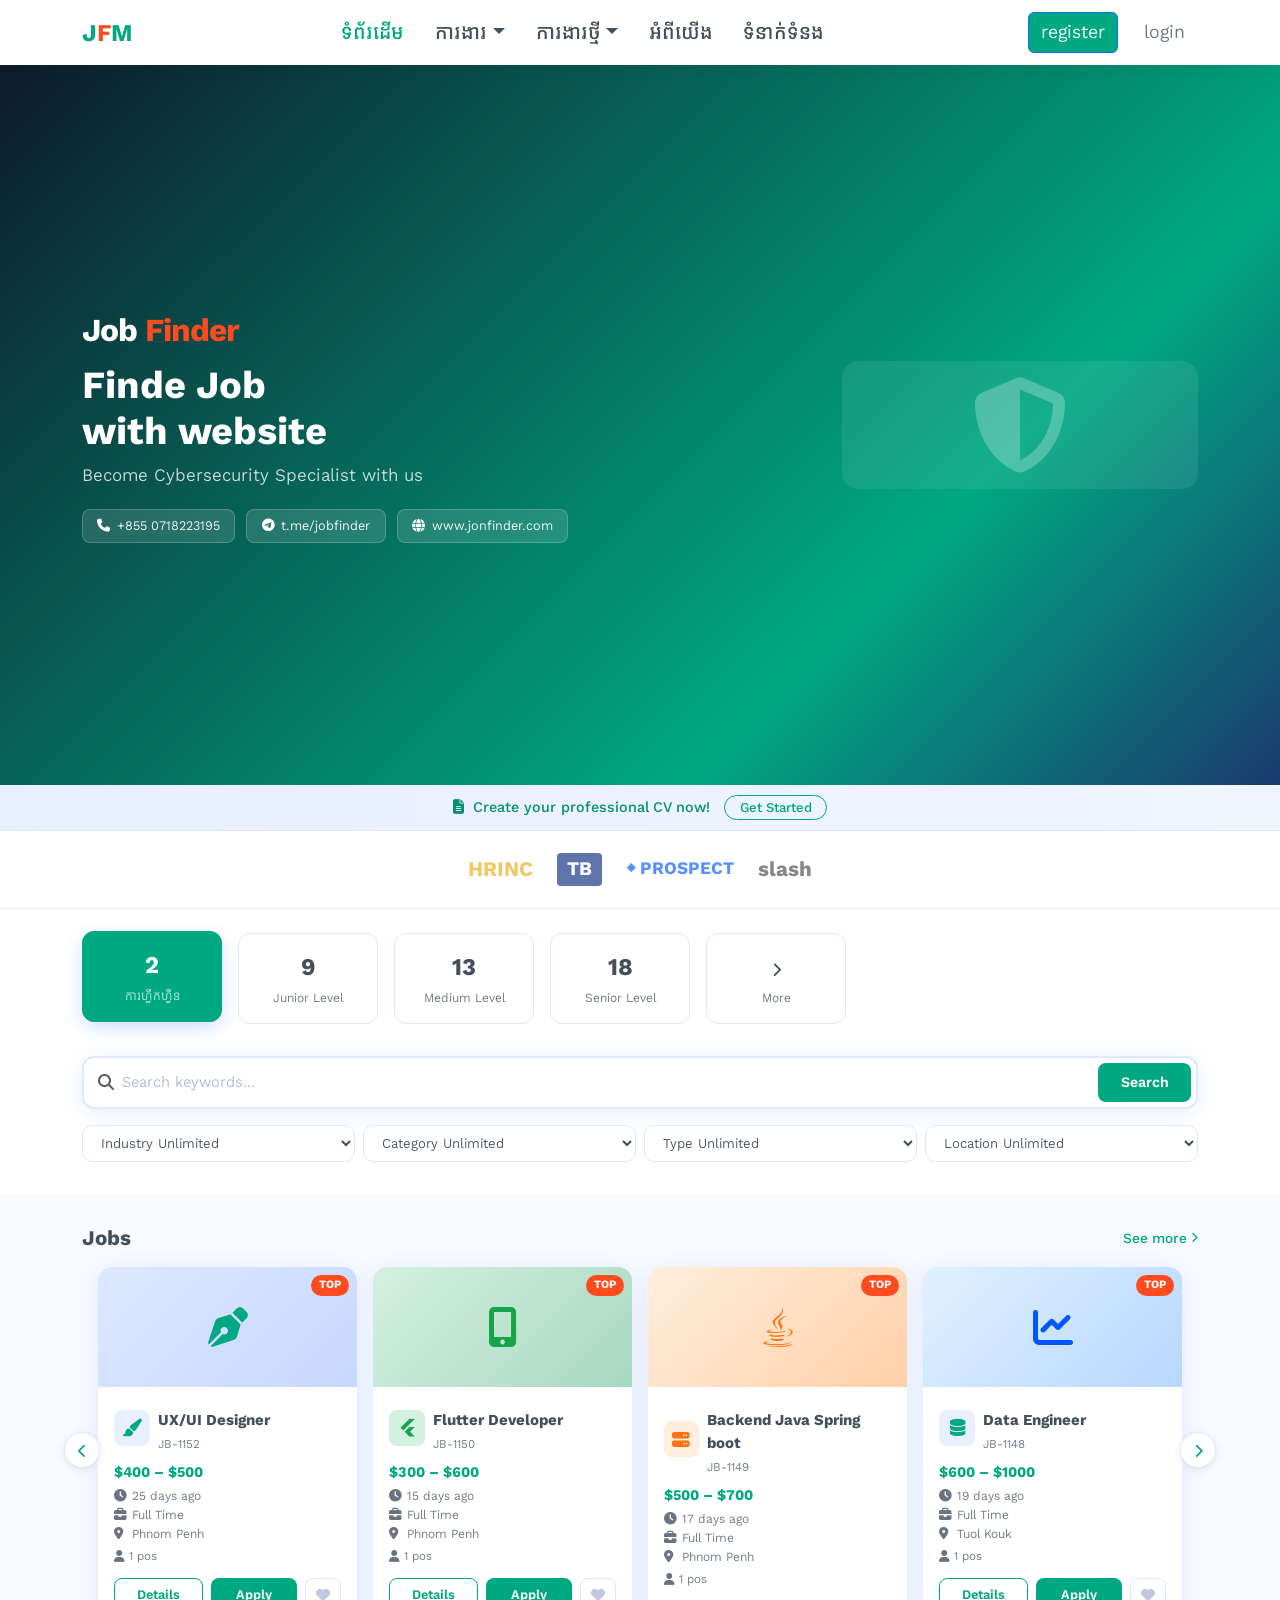
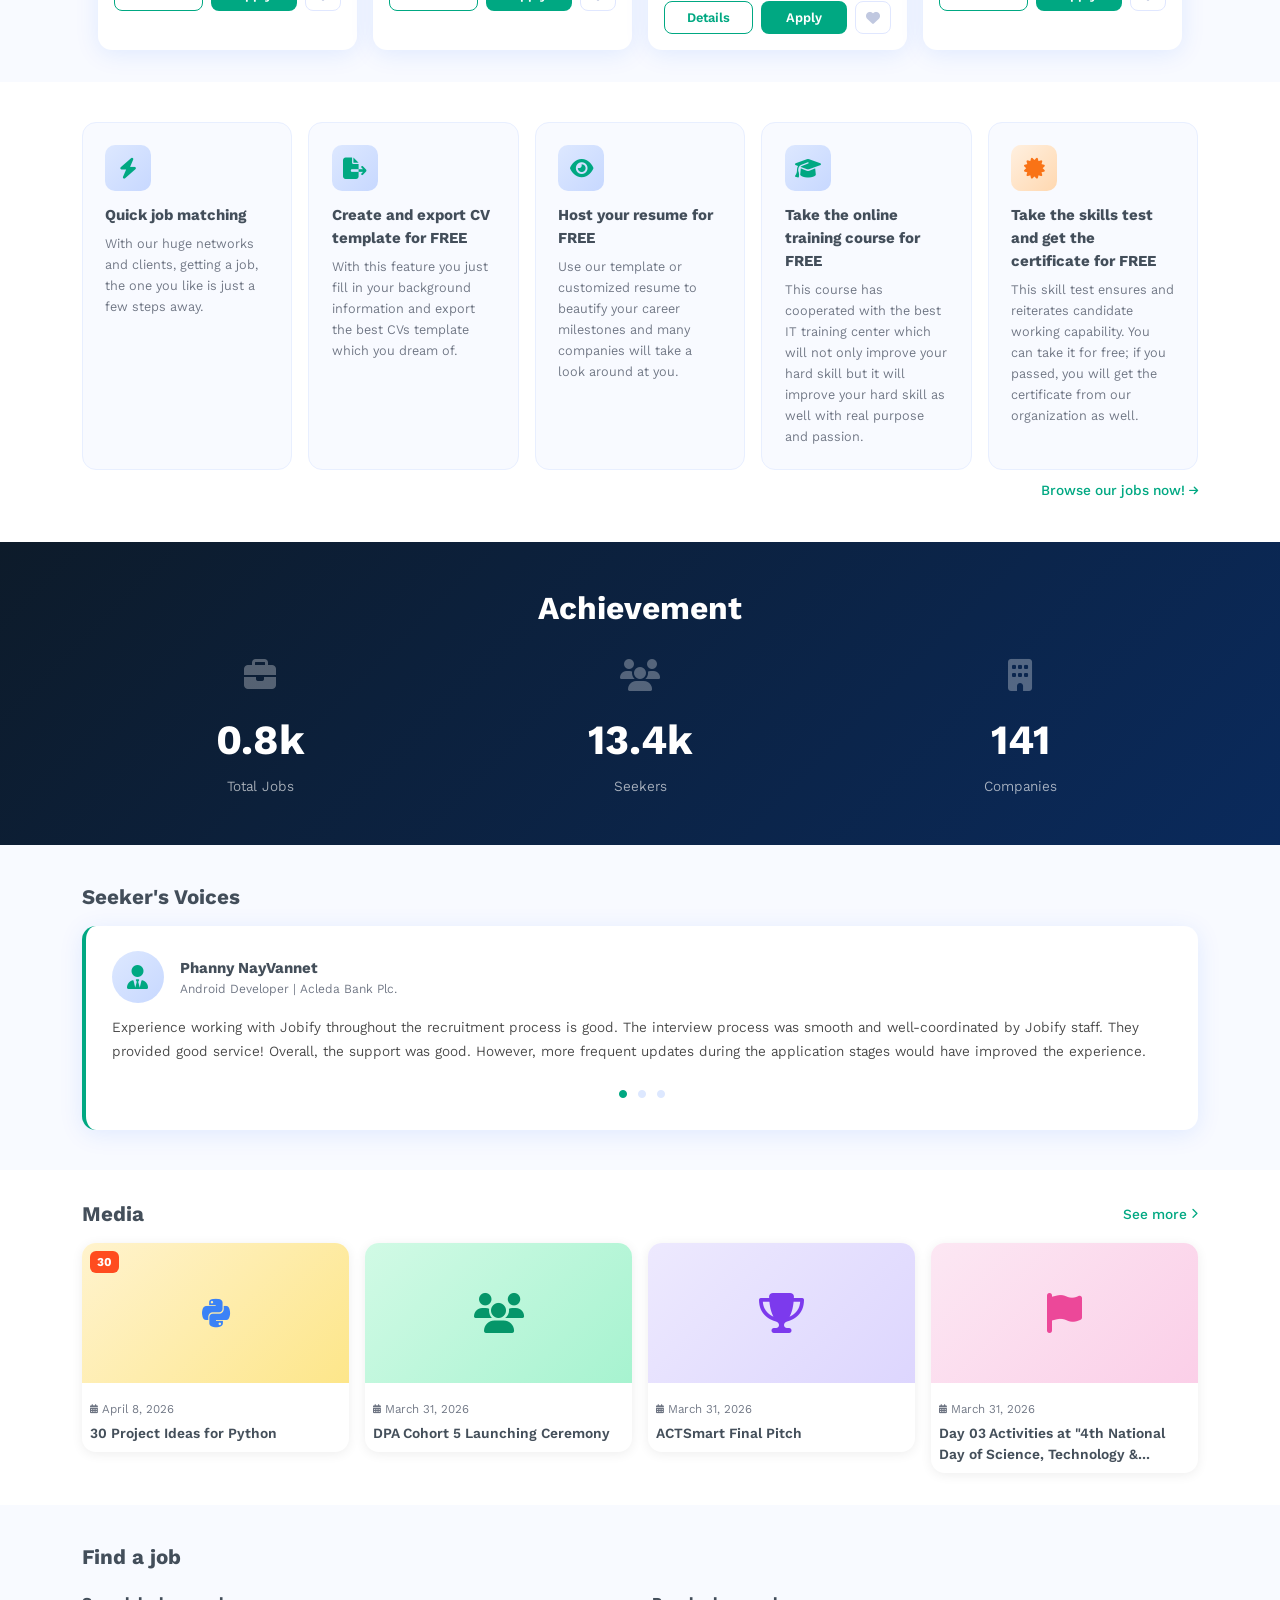
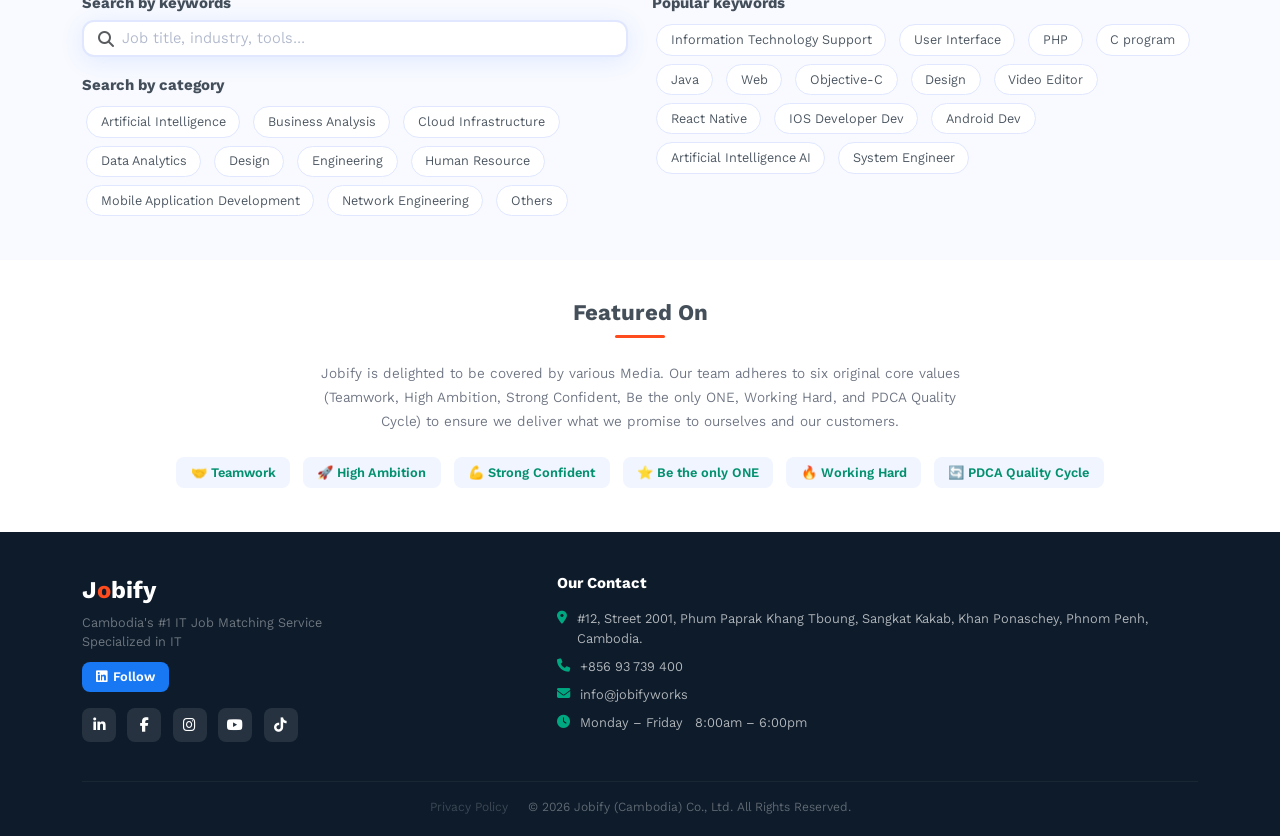
==== commit c7cefc97: "new" ====
--- a/index.html
+++ b/index.html
@@ -47,9 +47,8 @@
           <li class="nav-item fs-4"><a class="nav-link fs-5" href="#">ទំនាក់ទំនង</a></li>
         </ul>
         <div class="navbar-icons d-flex align-items-center">
-          <a href="#"><i class="fas fa-shopping-cart"></i></a>
-          <a href="#"><i class="fas fa-user"></i></a>
-          <a href="#"><i class="fas fa-globe"></i></a>
+          <a href="nav-link text-while" class="btn btn-primary text-while" style="color: white !important;">register</a>
+          <a href="nan-link" class="btn ">login</a>
         </div>
       </div>
     </div>
--- a/asset/css/style.css
+++ b/asset/css/style.css
@@ -8,9 +8,25 @@
   --card-shadow: 0 4px 24px rgba(0, 87, 255, 0.1);
   --radius: 14px;
 }
+/* -----------------set by sothatt */
+
+.text-primary{
+  color: var(--primary) !important;
+}
+.bg-primary{
+  background-color:var(--primary) !important;
+}
+.btn-primary{
+  background-color: var(--primary) !important;
+}
+.btn-outline-primary{
+  background-color: var(--primary);
+}
 
 * {
   box-sizing: border-box;
+  margin: 0;
+  padding: 0;
 }
 
 body {
@@ -18,6 +34,7 @@
   background: #fff;
   color: var(--dark);
 }
+
 
 /* ── NAVBAR ── */
 .navbar {
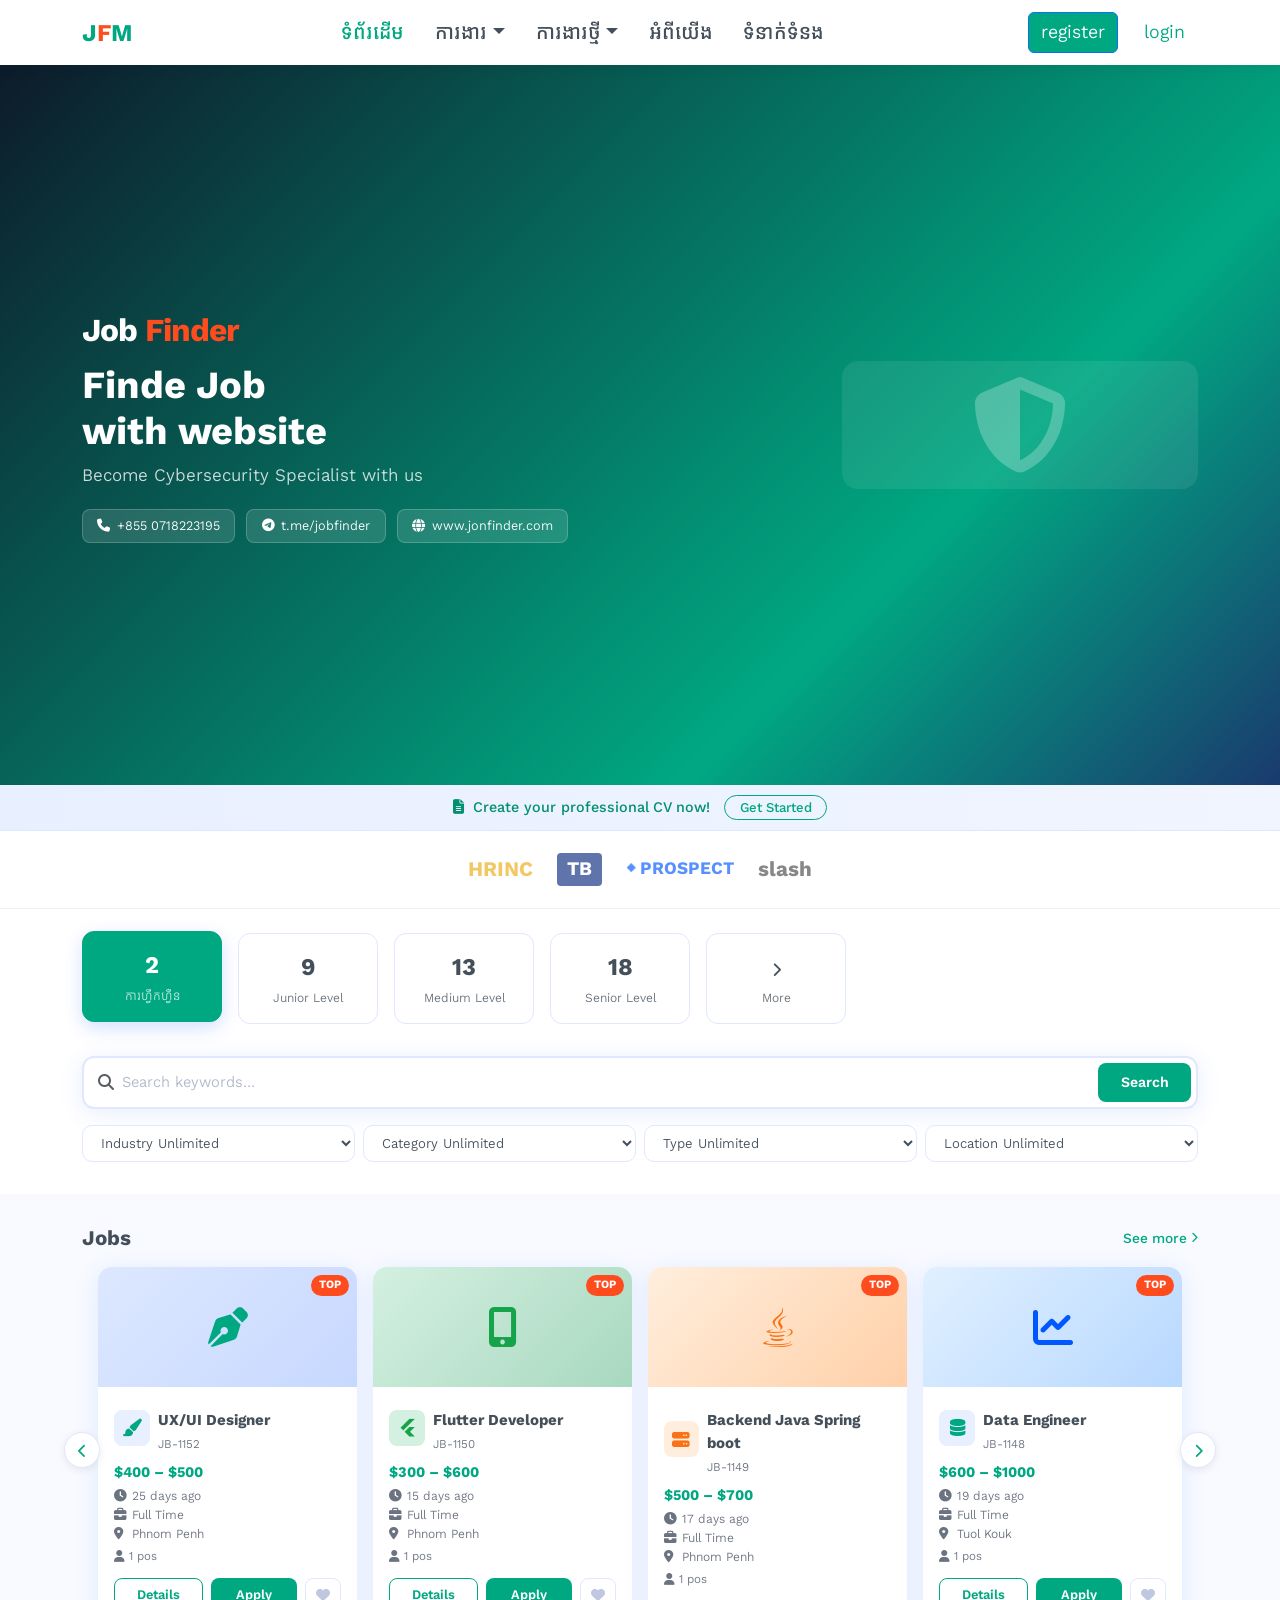
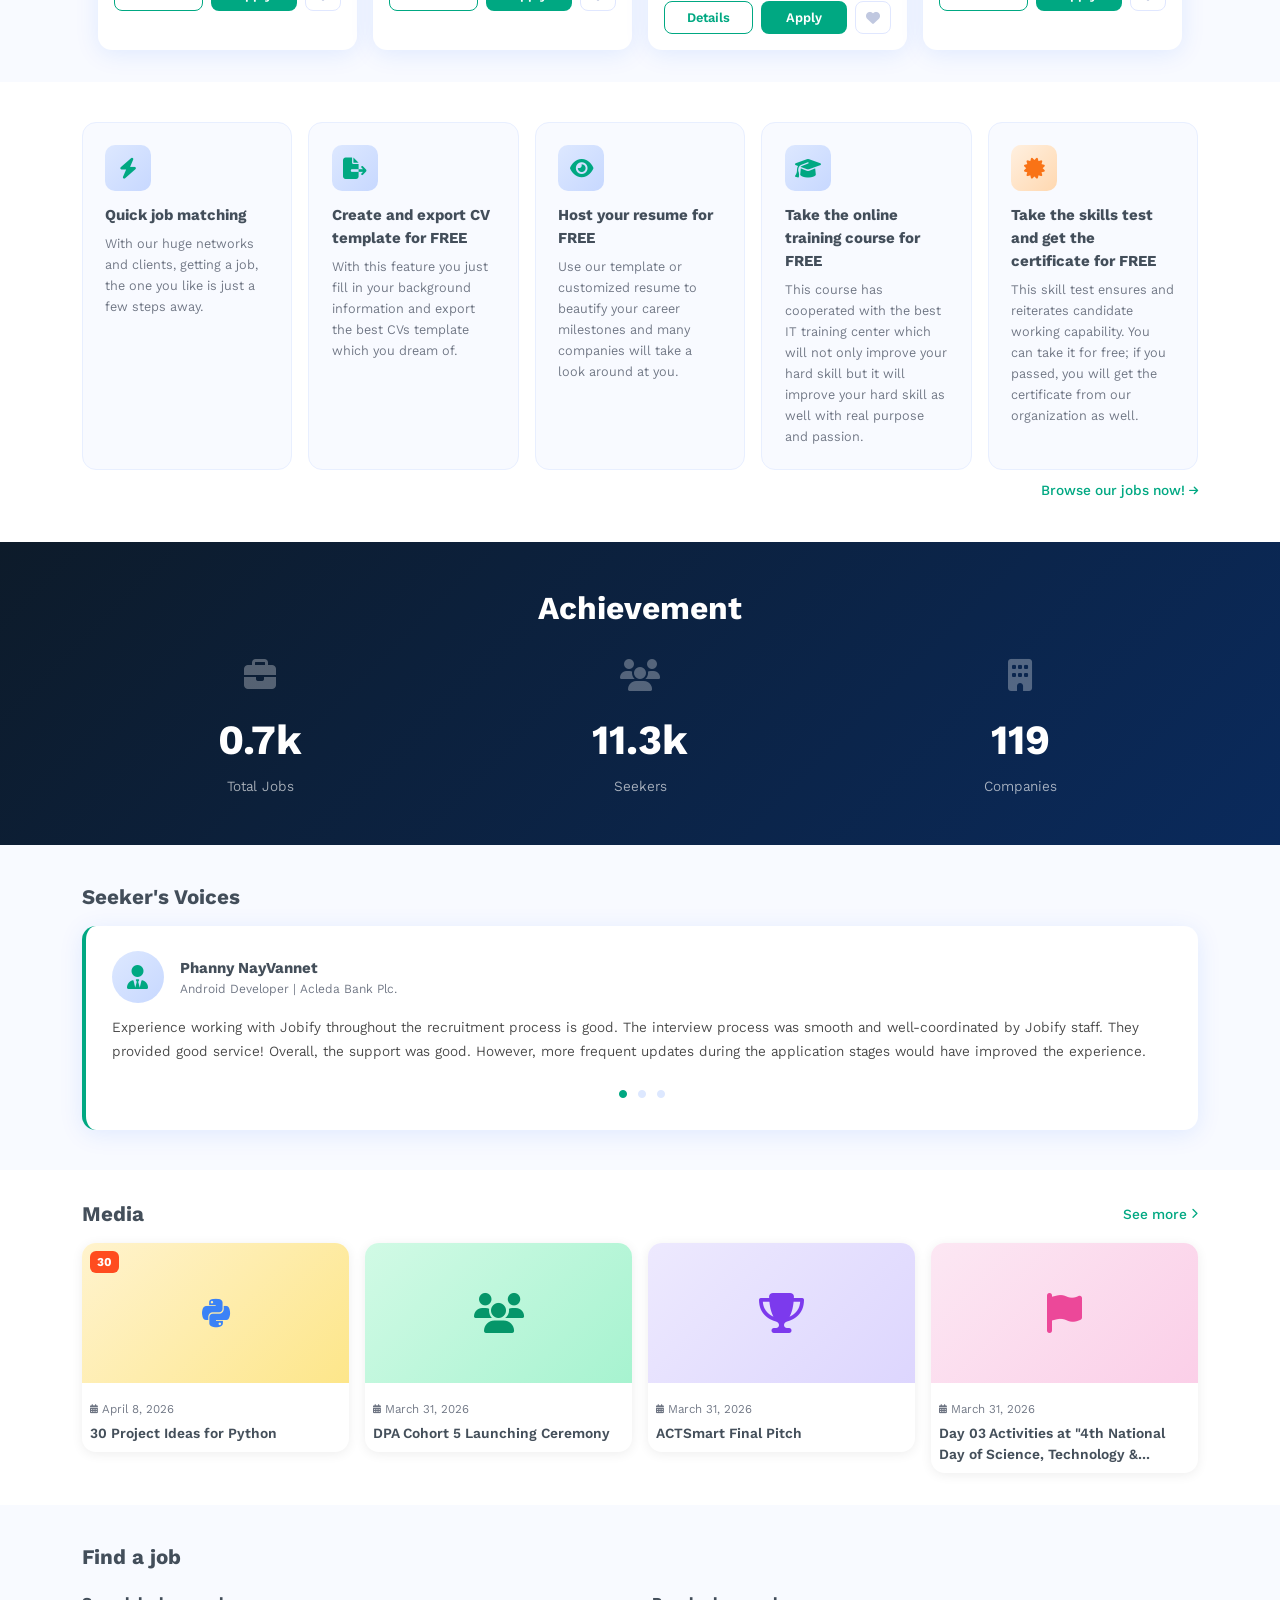
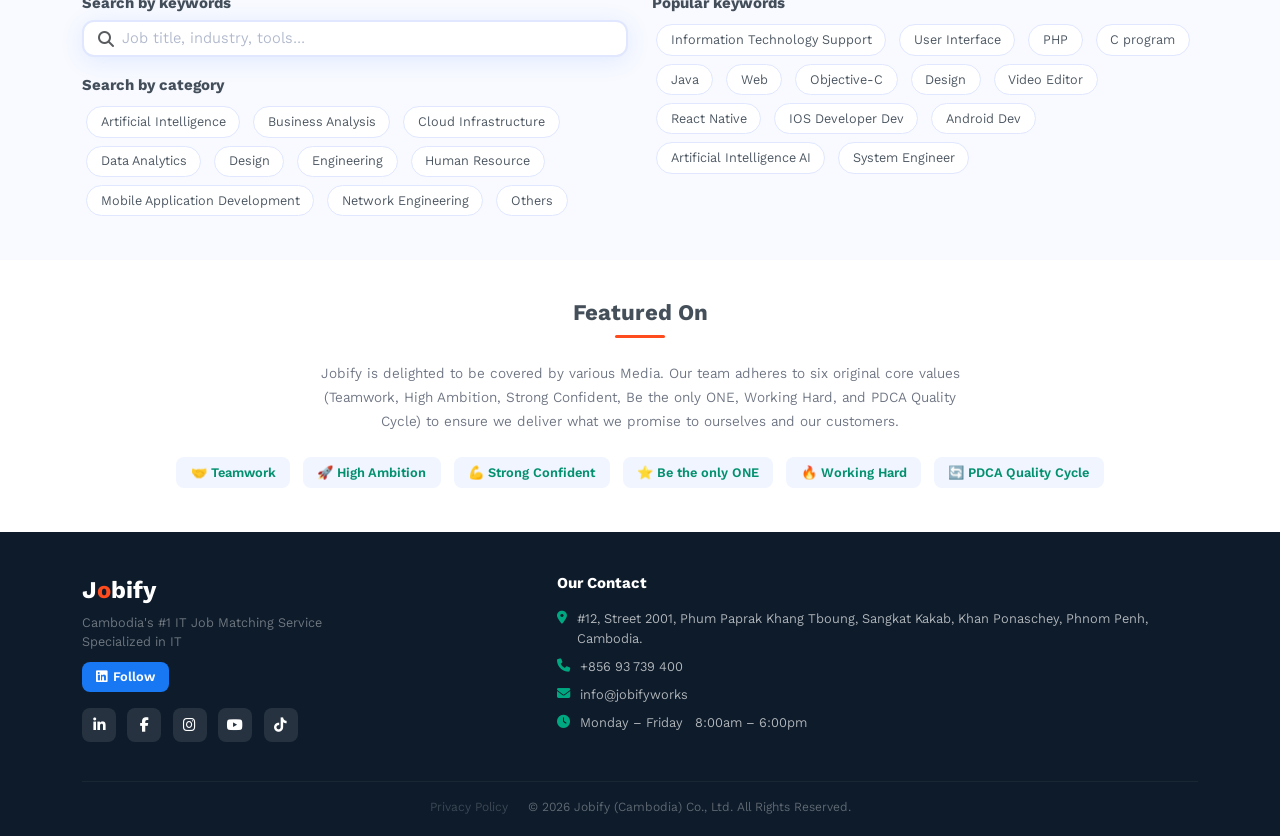
==== commit 0677a7d6: "new" ====
--- a/index.html
+++ b/index.html
@@ -48,7 +48,7 @@
         </ul>
         <div class="navbar-icons d-flex align-items-center">
           <a href="nav-link text-while" class="btn btn-primary text-while" style="color: white !important;">register</a>
-          <a href="nan-link" class="btn ">login</a>
+          <a href="nan-link" class="btn text-primary">login</a>
         </div>
       </div>
     </div>
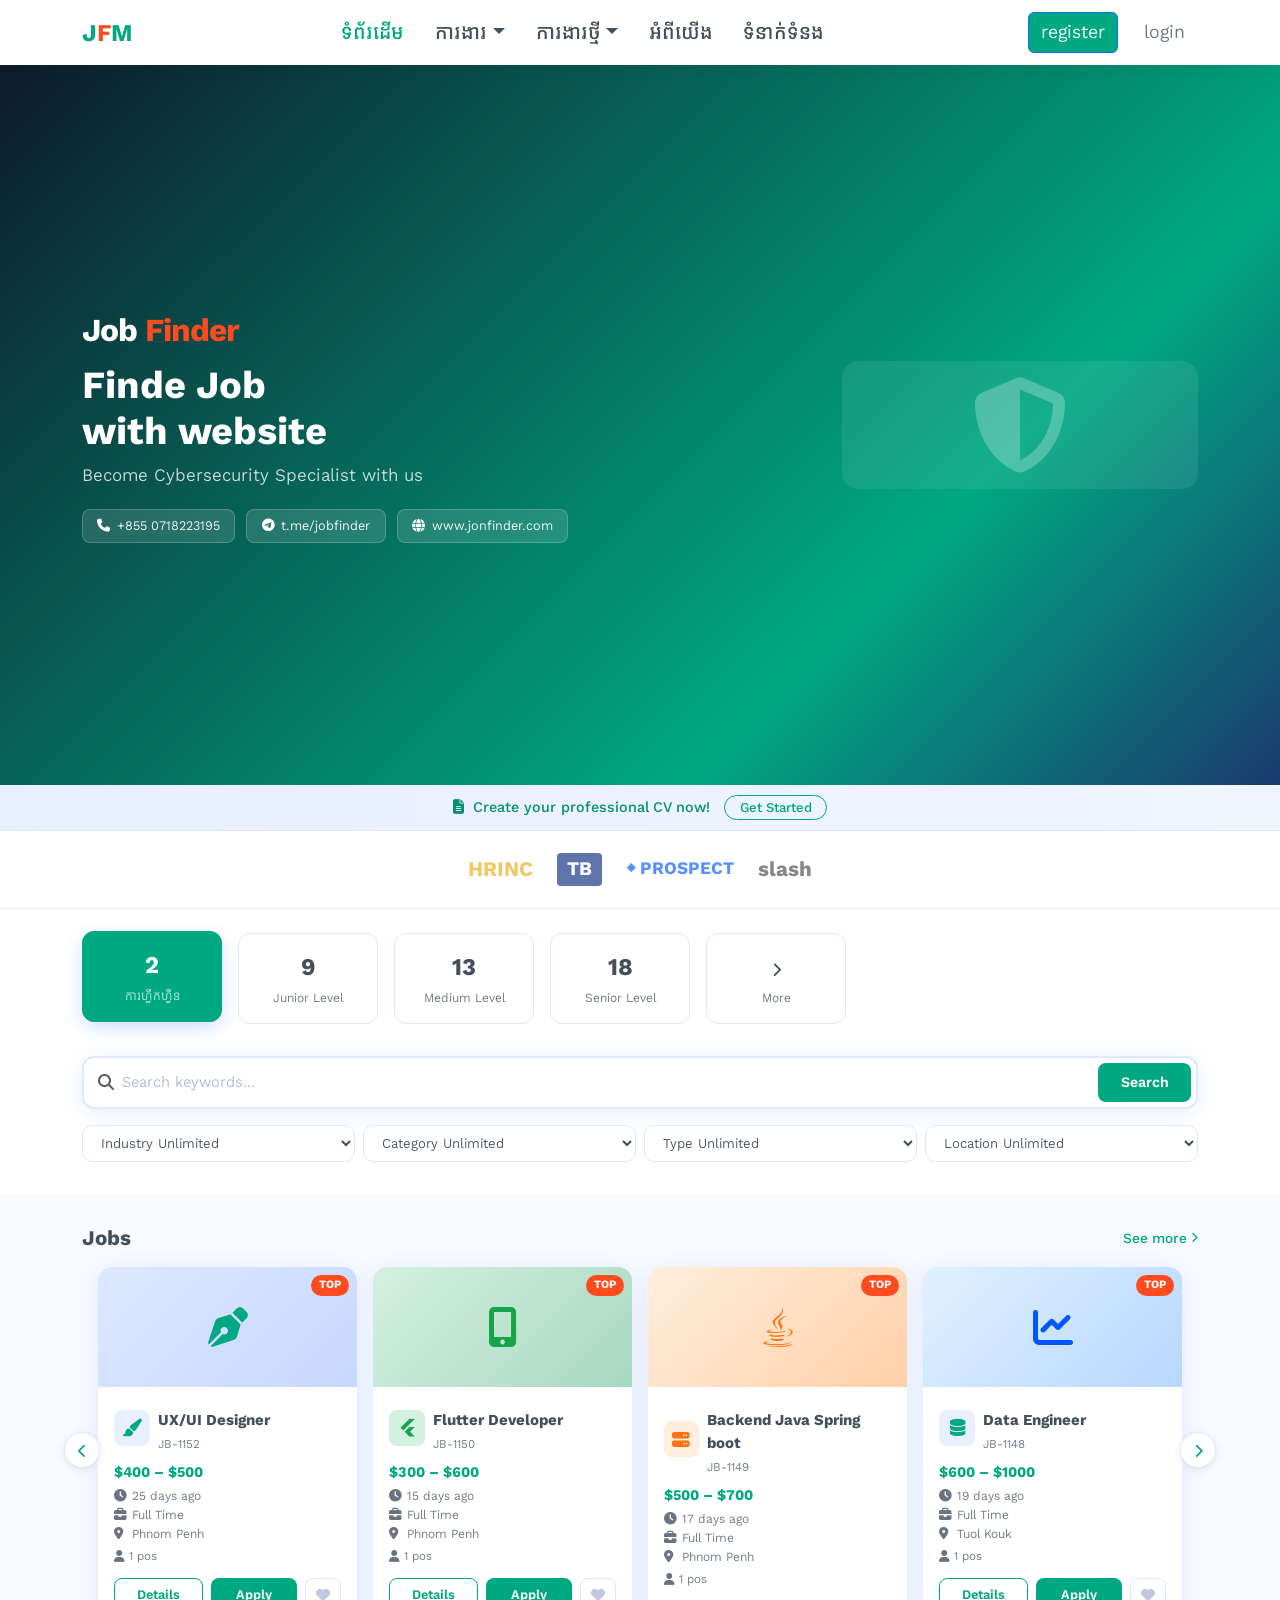
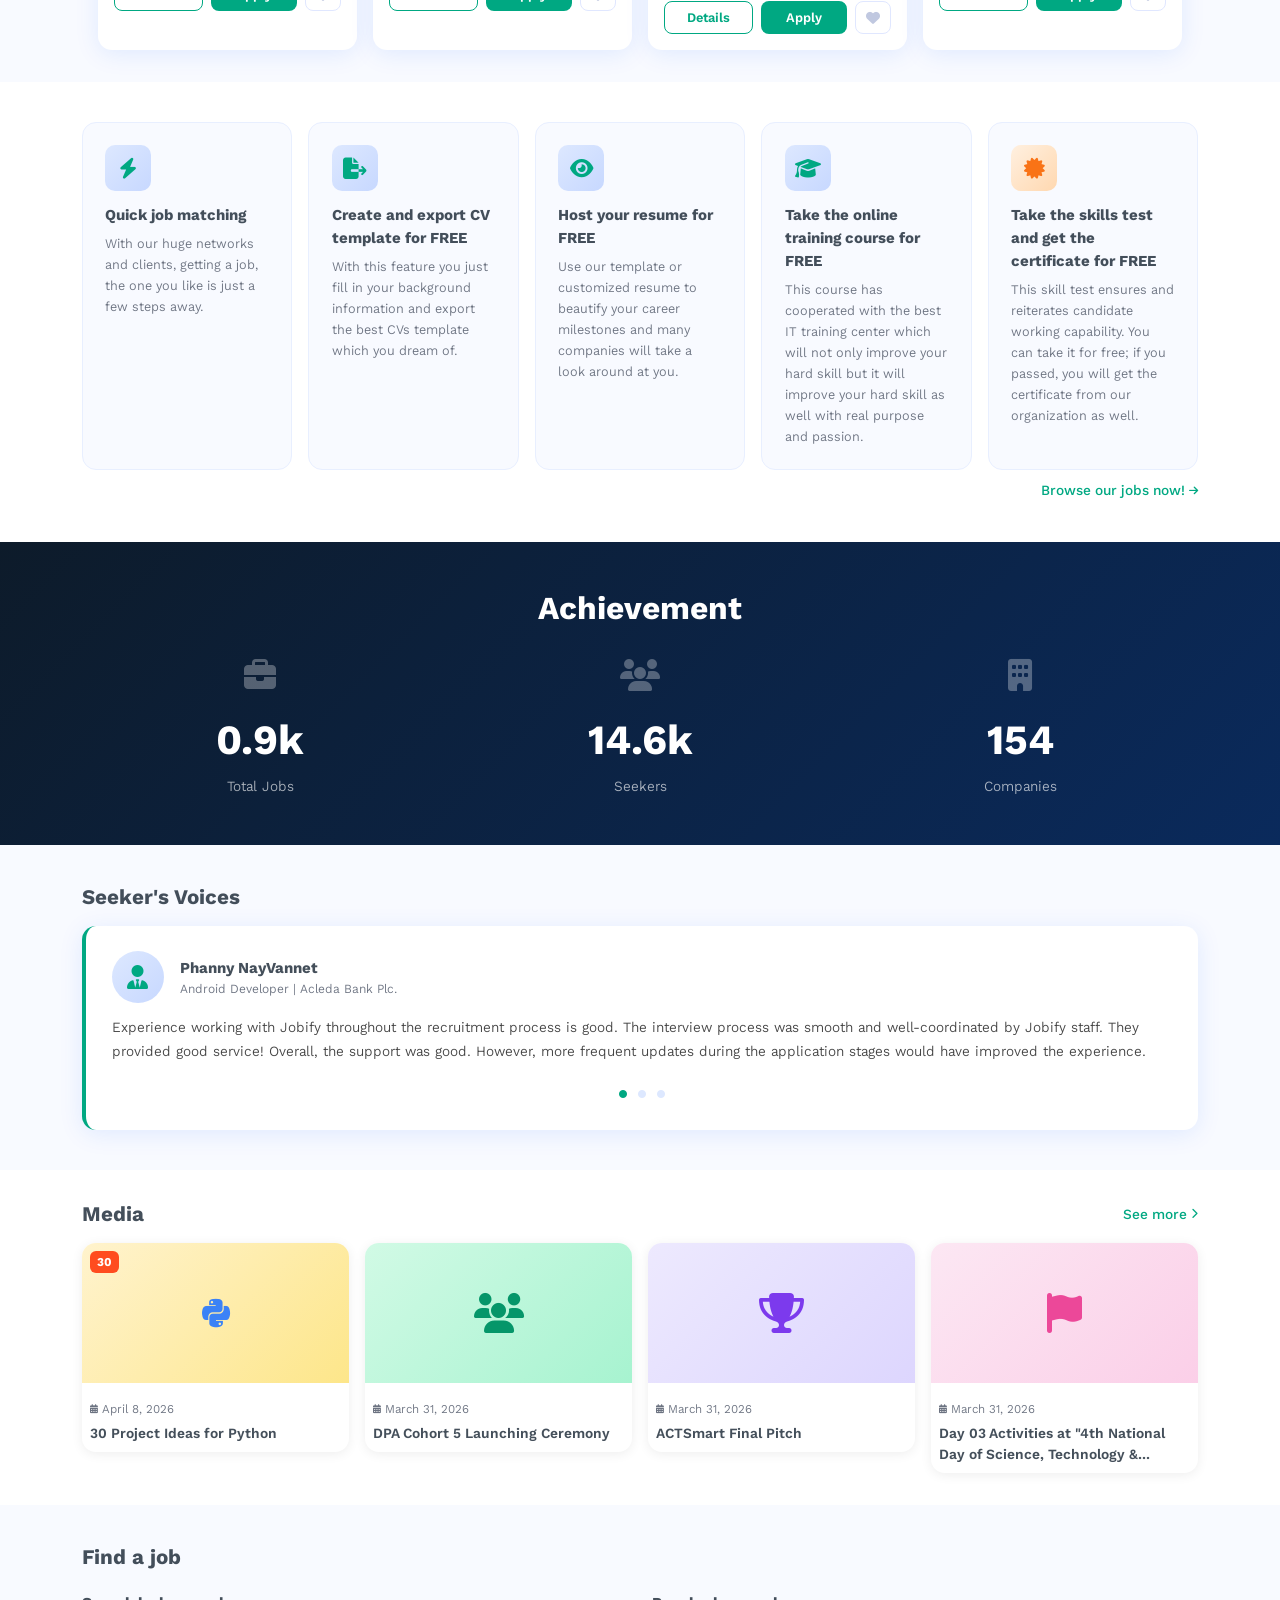
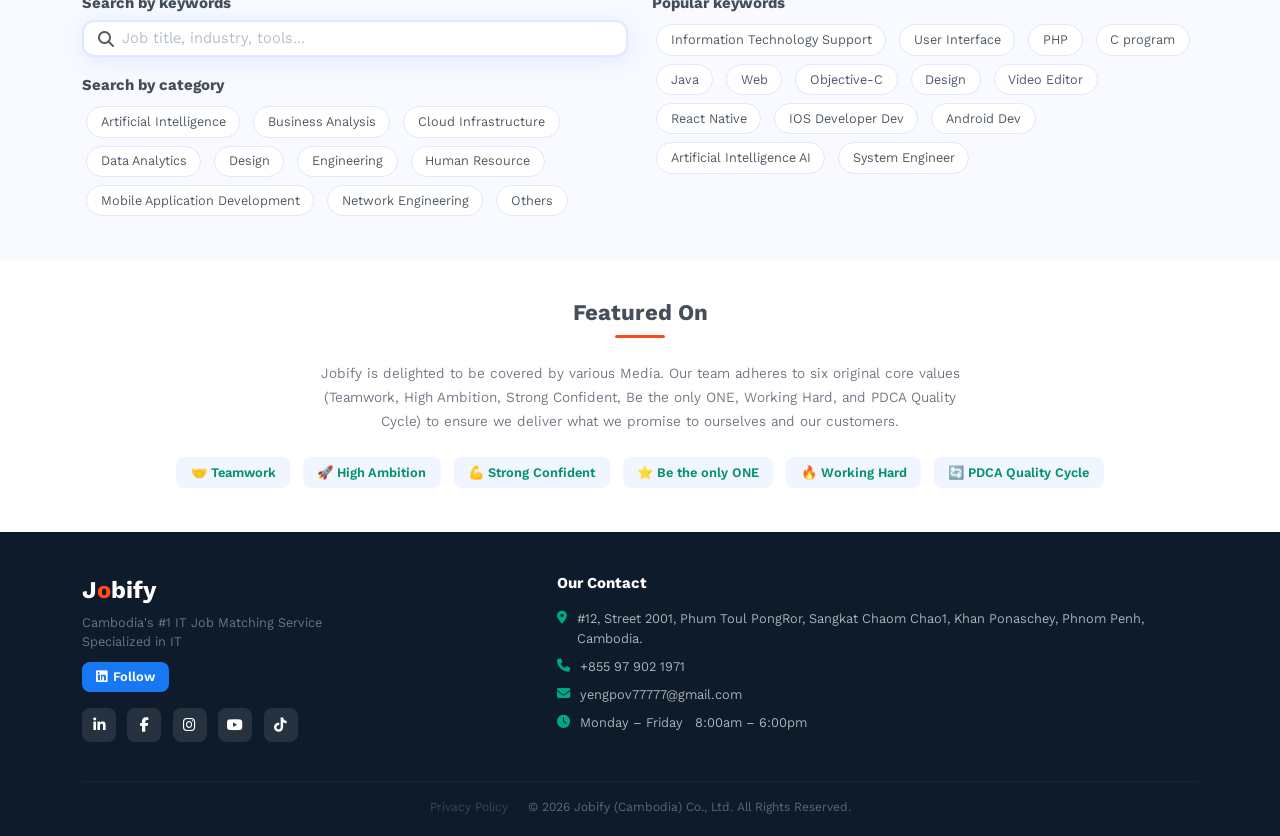
==== commit 92630b4b: "Update index.html" ====
--- a/index.html
+++ b/index.html
@@ -48,7 +48,7 @@
         </ul>
         <div class="navbar-icons d-flex align-items-center">
           <a href="nav-link text-while" class="btn btn-primary text-while" style="color: white !important;">register</a>
-          <a href="nan-link" class="btn text-primary">login</a>
+          <a href="nan-link" class="btn ">login</a>
         </div>
       </div>
     </div>
@@ -566,16 +566,16 @@
           <ul class="list-unstyled footer-contact">
             <li>
               <i class="fas fa-map-marker-alt"></i>
-              <span>#12, Street 2001, Phum Paprak Khang Tboung, Sangkat Kakab, Khan Ponaschey, Phnom Penh,
+              <span>#12, Street 2001, Phum Toul PongRor, Sangkat Chaom Chao1, Khan Ponaschey, Phnom Penh,
                 Cambodia.</span>
             </li>
             <li>
               <i class="fas fa-phone"></i>
-              <span>+856 93 739 400</span>
+              <span>+855 97 902 1971</span>
             </li>
             <li>
               <i class="fas fa-envelope"></i>
-              <span>info@jobifyworks</span>
+              <span>yengpov77777@gmail.com</span>
             </li>
             <li>
               <i class="fas fa-clock"></i>
